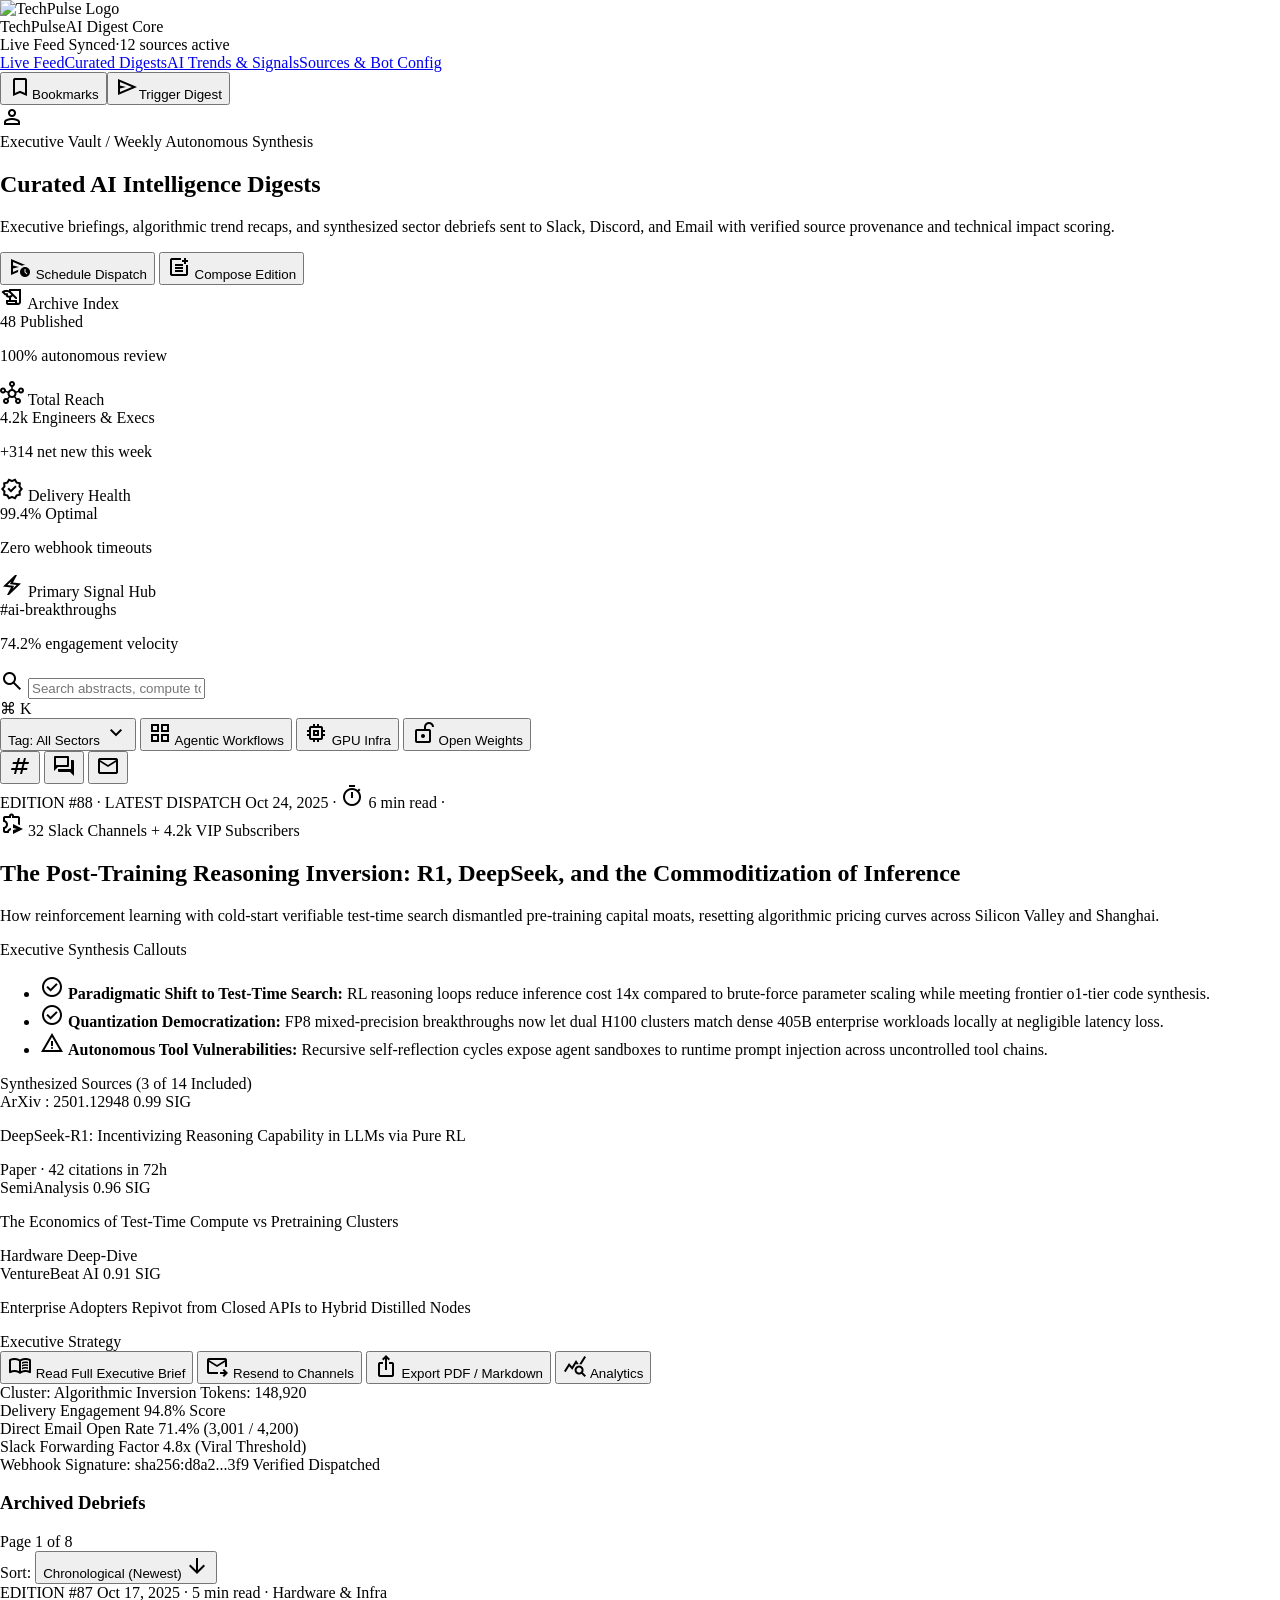
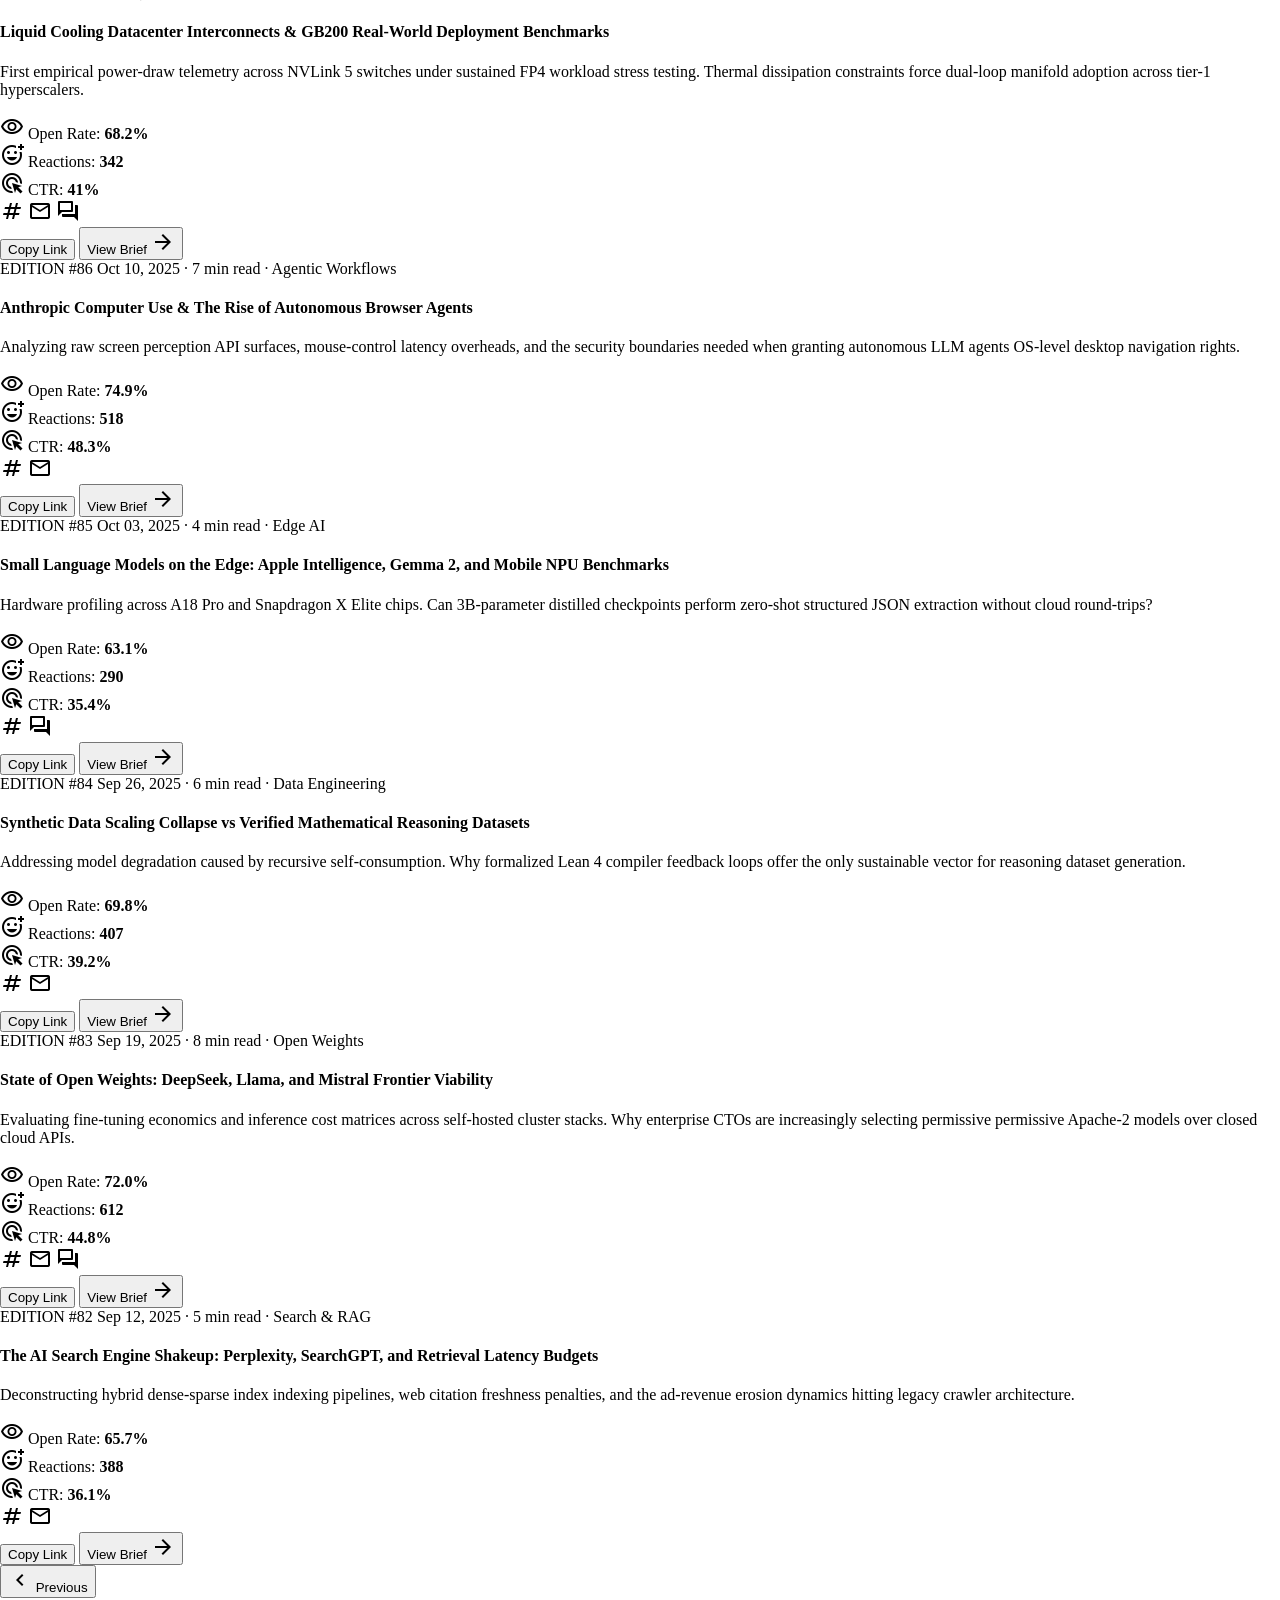
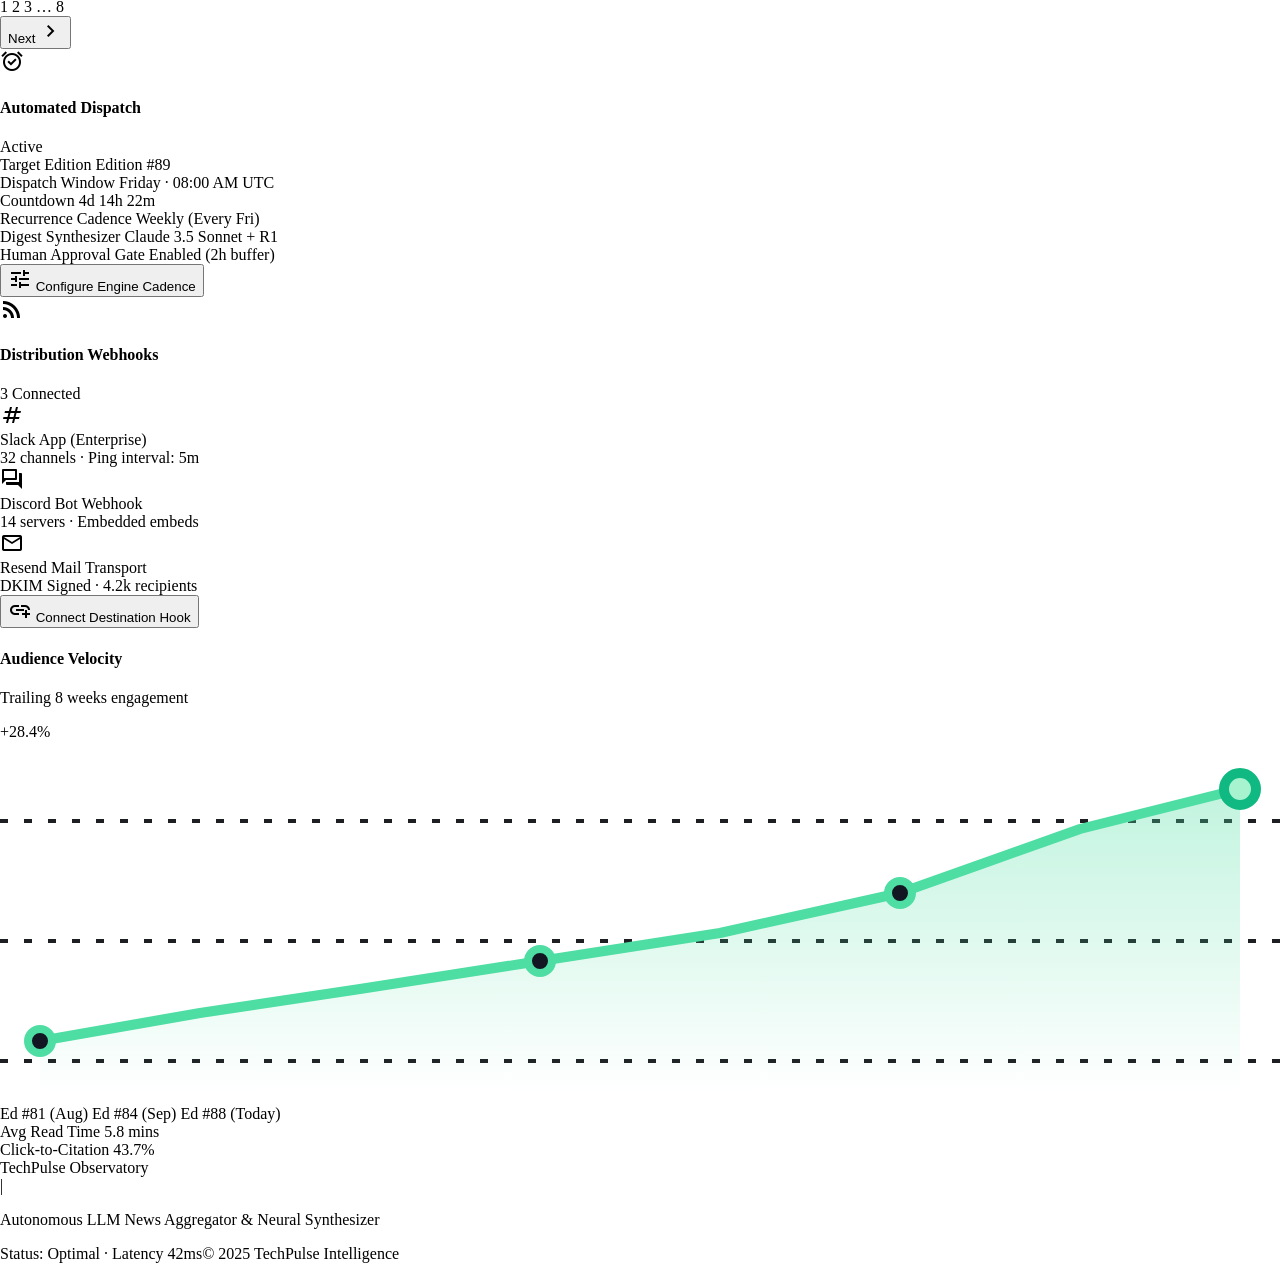
==== web/curated_digests.html @ 0c0887b4 "feat(stitch): integrate TechPulse AI Obsidian Telemetry design system and curated digests archive" ====
<!DOCTYPE html>

<html class="dark" lang="en"><head><meta charset="utf-8"/><meta content="width=device-width, initial-scale=1.0" name="viewport"/><meta content="web_standard" name="shell-type"/><link href="https://fonts.googleapis.com" rel="preconnect"/><link crossorigin="" href="https://fonts.gstatic.com" rel="preconnect"/><link href="https://fonts.googleapis.com/css2?family=JetBrains+Mono:wght@400;500;600;700&amp;family=Outfit:wght@400;500;600;700&amp;display=swap" rel="stylesheet"/><link href="https://fonts.googleapis.com/css2?family=Material+Symbols+Outlined:opsz,wght,FILL,GRAD@20..48,100..700,0..1,-50..200" rel="stylesheet"/>
<link href="https://fonts.googleapis.com/css2?family=Material+Symbols+Outlined:wght,FILL@100..700,0..1&amp;display=swap" rel="stylesheet"/>
<link href="https://fonts.googleapis.com/css2?family=Material+Symbols+Outlined:wght,FILL@100..700,0..1&amp;display=swap" rel="stylesheet"/><style>@layer base{html,body{margin:0;padding:0;}body{overscroll-behavior:none;}main>:first-child{margin-top:0!important;}main>:last-child{margin-bottom:0!important;}}::-webkit-scrollbar{display:none;}</style><script src="https://cdn.tailwindcss.com"></script><script id="tailwind-config">tailwind.config = { darkMode: "class", theme: { extend: { "colors": { "on-primary-fixed-variant": "#005236", "on-surface": "#e3e2e6", "on-secondary-fixed-variant": "#004c6e", "tertiary-fixed-dim": "#d0bcff", "tertiary": "#d0bcff", "primary-fixed-dim": "#4edea3", "surface-dim": "#121317", "surface-container": "#1e1f23", "primary-fixed": "#6ffbbe", "on-tertiary": "#3c0091", "inverse-on-surface": "#2f3034", "primary-container": "#10b981", "text-body": "#94a3b8", "accent-violet": "#8b5cf6", "on-background": "#e3e2e6", "surface-container-low": "#1a1b1f", "mint-luminescence": "#a7f3d0", "error": "#ffb4ab", "secondary": "#89ceff", "surface-highlight": "#1a2030", "surface-variant": "#343538", "on-tertiary-fixed-variant": "#5516be", "border-emerald-focus": "rgba(16, 185, 129, 0.5)", "secondary-fixed-dim": "#89ceff", "accent-amber": "#f59e0b", "error-container": "#93000a", "background": "#121317", "surface-elevated": "#121622", "surface-glass": "rgba(15, 18, 27, 0.72)", "on-error-container": "#ffdad6", "tertiary-fixed": "#e9ddff", "surface-recessed": "rgba(11, 14, 21, 0.85)", "surface-container-highest": "#343538", "surface-container-lowest": "#0d0e11", "accent-pulse": "#10b981", "tertiary-container": "#b090ff", "surface-bright": "#38393d", "surface-tint": "#4edea3", "on-primary": "#003824", "on-tertiary-container": "#4600a7", "text-display": "#f8fafc", "secondary-container": "#00a2e6", "on-secondary-fixed": "#001e2f", "text-delimiter": "#475569", "accent-cyan": "#0ea5e9", "on-secondary": "#00344d", "surface": "#121317", "on-primary-fixed": "#002113", "accent-coral": "#f87171", "surface-container-high": "#292a2d", "inverse-primary": "#006c49", "border-tactile": "rgba(255, 255, 255, 0.16)", "outline": "#86948a", "inverse-surface": "#e3e2e6", "on-tertiary-fixed": "#23005c", "border-hairline": "rgba(255, 255, 255, 0.07)", "on-secondary-container": "#00344e", "secondary-fixed": "c9e6ff", "on-surface-variant": "#bbcabf", "on-primary-container": "#00422b", "outline-variant": "#3c4a42", "text-muted": "#64748b", "primary": "#4edea3", "on-error": "#690005" }, "borderRadius": { "DEFAULT": "0.125rem", "lg": "0.25rem", "xl": "0.5rem", "full": "0.75rem" }, "spacing": { "space-sm": "0.5rem", "gutter-sm": "0.75rem", "space-lg": "1.5rem", "space-md": "1rem", "margin": "1.5rem", "margin-sm": "1rem", "space-xl": "2rem", "gutter": "1.125rem", "space-xs": "0.25rem" }, "fontFamily": { "display-hero-mobile": [ "Outfit" ], "headline-card": [ "Outfit" ], "code-signal": [ "JetBrains Mono" ], "badge-micro": [ "JetBrains Mono" ], "body-inspector": [ "Outfit" ], "headline-panel": [ "Outfit" ], "display-hero": [ "Outfit" ], "stat-metric": [ "JetBrains Mono" ], "stat-metric-mobile": [ "JetBrains Mono" ], "body-insight": [ "Outfit" ], "body-card": [ "Outfit" ], "label-caps": [ "JetBrains Mono" ] }, "fontSize": { "display-hero-mobile": [ "28px", { "lineHeight": "34px", "letterSpacing": "-0.02em", "fontWeight": "700" } ], "headline-card": [ "17px", { "lineHeight": "23px", "letterSpacing": "-0.01em", "fontWeight": "600" } ], "code-signal": [ "12px", { "lineHeight": "16px", "letterSpacing": "0.02em", "fontWeight": "500" } ], "badge-micro": [ "10px", { "lineHeight": "12px", "letterSpacing": "0.05em", "fontWeight": "600" } ], "body-inspector": [ "15px", { "lineHeight": "24px", "letterSpacing": "0", "fontWeight": "400" } ], "headline-panel": [ "22px", { "lineHeight": "28px", "letterSpacing": "-0.02em", "fontWeight": "700" } ], "display-hero": [ "36px", { "lineHeight": "44px", "letterSpacing": "-0.03em", "fontWeight": "700" } ], "stat-metric": [ "26px", { "lineHeight": "30px", "letterSpacing": "-0.03em", "fontWeight": "700" } ], "stat-metric-mobile": [ "20px", { "lineHeight": "24px", "letterSpacing": "-0.02em", "fontWeight": "700" } ], "body-insight": [ "13px", { "lineHeight": "19px", "letterSpacing": "0", "fontWeight": "500" } ], "body-card": [ "14px", { "lineHeight": "21px", "letterSpacing": "0", "fontWeight": "400" } ], "label-caps": [ "11px", { "lineHeight": "14px", "letterSpacing": "0.08em", "fontWeight": "600" } ] } } } };</script></head><body class="bg-background font-body-card text-on-surface antialiased selection:bg-primary-container selection:text-on-primary-container min-h-screen"><header class="fixed top-0 left-0 right-0 z-50 bg-surface-glass backdrop-blur-xl shadow-[0_12px_32px_-8px_rgba(0,0,0,0.7)]"><div class="h-16 w-full max-w-[1560px] mx-auto px-margin flex items-center justify-between gap-space-md"><div class="flex items-center gap-space-lg"><div class="flex items-center gap-space-sm"><img alt="TechPulse Logo" class="h-8 w-auto object-contain" src="https://lh3.googleusercontent.com/aida-public/[base64]"/><div class="flex flex-col"><span class="font-headline-card text-headline-card tracking-tight text-text-display leading-none">TechPulse</span><span class="font-label-caps text-label-caps text-primary tracking-widest leading-none mt-1 uppercase">AI Digest Core</span></div></div><div class="hidden xl:flex items-center gap-space-xs px-space-sm py-1 rounded-full bg-surface-recessed"><span class="relative flex h-2 w-2"><span class="animate-ping absolute inline-flex h-full w-full rounded-full bg-accent-pulse opacity-75"></span><span class="relative inline-flex rounded-full h-2 w-2 bg-primary"></span></span><span class="font-code-signal text-code-signal text-mint-luminescence">Live Feed Synced</span><span class="font-code-signal text-code-signal text-text-delimiter">·</span><span class="font-code-signal text-code-signal text-text-muted">12 sources active</span></div></div><nav class="hidden lg:flex items-center gap-space-xs p-1 rounded-xl bg-surface-recessed" data-active-classes="bg-primary-container text-on-primary-container font-semibold shadow-[0_0_16px_rgba(16,185,129,0.3)]"><a class="px-space-md py-1.5 rounded-lg font-headline-card text-[13px] text-on-surface-variant hover:text-on-surface hover:bg-surface-container-high transition-all" data-path="live-feed" href="/">Live Feed</a><a class="px-space-md py-1.5 rounded-lg font-headline-card text-[13px] text-on-surface-variant hover:text-on-surface hover:bg-surface-container-high transition-all" data-path="curated-digests" href="/curated-digests">Curated Digests</a><a class="px-space-md py-1.5 rounded-lg font-headline-card text-[13px] text-on-surface-variant hover:text-on-surface hover:bg-surface-container-high transition-all" data-path="ai-trends-and-signals" href="/#trends">AI Trends &amp; Signals</a><a class="px-space-md py-1.5 rounded-lg font-headline-card text-[13px] text-on-surface-variant hover:text-on-surface hover:bg-surface-container-high transition-all" data-path="sources-and-bot-config" href="/#sources">Sources &amp; Bot Config</a></nav><div class="flex items-center gap-space-sm"><div class="hidden md:flex items-center gap-space-xs"><button class="flex items-center gap-space-xs px-space-sm py-1.5 rounded-lg bg-surface-container text-on-surface-variant hover:bg-surface-container-high hover:text-on-surface transition-all" type="button"><span class="material-symbols-outlined text-[18px]">bookmark</span><span class="font-code-signal text-code-signal hidden lg:inline">Bookmarks</span></button><button class="flex items-center gap-space-xs px-space-sm py-1.5 rounded-lg bg-primary text-on-primary hover:bg-primary-fixed hover:text-on-primary-fixed shadow-[0_0_20px_rgba(16,185,129,0.25)] transition-all" type="button"><span class="material-symbols-outlined text-[18px]">send</span><span class="font-headline-card text-[13px] hidden sm:inline">Trigger Digest</span></button></div><div class="w-8 h-8 rounded-full bg-primary flex items-center justify-center"><span class="material-symbols-outlined text-on-primary text-[18px]">person</span></div></div></div></header><main class="w-full pt-16 bg-background min-h-[calc(100vh-80px)]"><div class="flex flex-col w-full">
<!-- Nav Selection Synchronization Hook -->
<script>
    document.addEventListener("DOMContentLoaded", () => {
      const navLinks = document.querySelectorAll("header nav a");
      navLinks.forEach((link) => {
        if (link.getAttribute("data-path") === "curated-digests") {
          link.className = "px-space-md py-1.5 rounded-lg font-headline-card text-[13px] bg-primary-container text-on-primary-container font-semibold shadow-[0_0_16px_rgba(16,185,129,0.3)] transition-all";
        } else {
          link.className = "px-space-md py-1.5 rounded-lg font-headline-card text-[13px] text-on-surface-variant hover:text-on-surface hover:bg-surface-container-high transition-all";
        }
      });
    });
  </script>
<!-- Canvas Lattice & Ambient Telemetry Background -->
<div class="relative w-full max-w-[1560px] mx-auto px-margin py-space-lg space-y-space-xl">
<!-- Ambient Radial Glows -->
<div class="pointer-events-none absolute -top-12 left-1/4 w-[640px] h-[340px] bg-primary/5 rounded-full blur-[140px] -z-10"></div>
<div class="pointer-events-none absolute top-1/3 right-10 w-[480px] h-[280px] bg-accent-cyan/5 rounded-full blur-[120px] -z-10"></div>
<!-- 1. Top Section - Digest Archive Header & Micro-Telemetry Strip -->
<section class="space-y-space-lg">
<div class="flex flex-col xl:flex-row xl:items-end justify-between gap-space-lg">
<div class="space-y-space-xs max-w-3xl">
<div class="flex items-center gap-space-xs">
<span class="inline-flex items-center px-2 py-0.5 rounded text-badge-micro font-badge-micro uppercase tracking-wider bg-primary/10 text-primary">
              Executive Vault
            </span>
<span class="text-text-delimiter text-code-signal font-code-signal">/</span>
<span class="text-code-signal font-code-signal text-text-muted">Weekly Autonomous Synthesis</span>
</div>
<h1 class="text-display-hero font-display-hero text-text-display tracking-tight">
            Curated AI Intelligence Digests
          </h1>
<p class="text-body-card font-body-card text-text-body max-w-2xl">
            Executive briefings, algorithmic trend recaps, and synthesized sector debriefs sent to Slack, Discord, and Email with verified source provenance and technical impact scoring.
          </p>
</div>
<!-- Global Action Suite -->
<div class="flex flex-wrap items-center gap-space-sm">
<button class="flex items-center gap-space-xs px-space-md py-2.5 rounded-lg bg-surface-container-high text-on-surface hover:bg-surface-bright transition-all shadow-sm">
<span class="material-symbols-outlined text-[18px] text-accent-cyan">schedule_send</span>
<span class="font-code-signal text-code-signal">Schedule Dispatch</span>
</button>
<button class="flex items-center gap-space-xs px-space-md py-2.5 rounded-lg bg-primary-container text-on-primary-container hover:bg-primary transition-all shadow-[0_0_24px_rgba(16,185,129,0.3)]">
<span class="material-symbols-outlined text-[18px]">post_add</span>
<span class="font-headline-card text-headline-card text-on-primary-container">Compose Edition</span>
</button>
</div>
</div>
<!-- Observatory Metrics Bar (Tabular Density) -->
<div class="grid grid-cols-2 md:grid-cols-4 gap-space-sm p-space-md rounded-xl bg-surface-recessed shadow-sm">
<div class="space-y-1 pl-space-xs">
<div class="flex items-center gap-1.5 text-text-muted text-label-caps font-label-caps uppercase">
<span class="material-symbols-outlined text-[14px] text-primary">history_edu</span>
<span>Archive Index</span>
</div>
<div class="flex items-baseline gap-2">
<span class="text-stat-metric font-stat-metric text-text-display">48</span>
<span class="text-code-signal font-code-signal text-mint-luminescence">Published</span>
</div>
<p class="text-badge-micro font-badge-micro text-text-muted">100% autonomous review</p>
</div>
<div class="space-y-1 pl-space-xs">
<div class="flex items-center gap-1.5 text-text-muted text-label-caps font-label-caps uppercase">
<span class="material-symbols-outlined text-[14px] text-accent-cyan">hub</span>
<span>Total Reach</span>
</div>
<div class="flex items-baseline gap-2">
<span class="text-stat-metric font-stat-metric text-text-display">4.2k</span>
<span class="text-code-signal font-code-signal text-secondary">Engineers &amp; Execs</span>
</div>
<p class="text-badge-micro font-badge-micro text-text-muted">+314 net new this week</p>
</div>
<div class="space-y-1 pl-space-xs">
<div class="flex items-center gap-1.5 text-text-muted text-label-caps font-label-caps uppercase">
<span class="material-symbols-outlined text-[14px] text-primary">verified</span>
<span>Delivery Health</span>
</div>
<div class="flex items-baseline gap-2">
<span class="text-stat-metric font-stat-metric text-text-display">99.4%</span>
<span class="text-code-signal font-code-signal text-primary">Optimal</span>
</div>
<p class="text-badge-micro font-badge-micro text-text-muted">Zero webhook timeouts</p>
</div>
<div class="space-y-1 pl-space-xs">
<div class="flex items-center gap-1.5 text-text-muted text-label-caps font-label-caps uppercase">
<span class="material-symbols-outlined text-[14px] text-accent-amber">electric_bolt</span>
<span>Primary Signal Hub</span>
</div>
<div class="flex items-baseline gap-2">
<span class="text-headline-panel font-headline-panel text-text-display truncate">#ai-breakthroughs</span>
</div>
<p class="text-badge-micro font-badge-micro text-text-muted">74.2% engagement velocity</p>
</div>
</div>
<!-- Real-time Filter & Command Rail -->
<div class="flex flex-col lg:flex-row items-stretch lg:items-center justify-between gap-space-sm p-space-xs rounded-xl bg-surface-container-low shadow-sm">
<!-- Search Command Well -->
<div class="relative flex-1 min-w-[280px]">
<span class="material-symbols-outlined absolute left-3 top-1/2 -translate-y-1/2 text-[18px] text-text-muted">search</span>
<input class="w-full pl-9 pr-16 py-2 rounded-lg bg-surface-recessed text-on-surface font-body-card text-body-card placeholder:text-text-muted focus:outline-none focus:ring-1 focus:ring-primary shadow-inner" placeholder="Search abstracts, compute tokens, paper titles, or models..." type="text"/>
<div class="absolute right-2.5 top-1/2 -translate-y-1/2 px-1.5 py-0.5 rounded bg-surface-container font-label-caps text-label-caps text-text-muted pointer-events-none">
            ⌘ K
          </div>
</div>
<!-- Filter Chips Rail -->
<div class="flex flex-wrap items-center gap-space-xs">
<button class="px-space-sm py-1.5 rounded-lg bg-surface-container text-primary font-code-signal text-code-signal flex items-center gap-1">
<span>Tag: All Sectors</span>
<span class="material-symbols-outlined text-[14px]">expand_more</span>
</button>
<button class="px-space-sm py-1.5 rounded-lg bg-surface-recessed hover:bg-surface-container text-on-surface-variant font-code-signal text-code-signal flex items-center gap-1 transition-all">
<span class="material-symbols-outlined text-[14px] text-accent-cyan">grid_view</span>
<span>Agentic Workflows</span>
</button>
<button class="px-space-sm py-1.5 rounded-lg bg-surface-recessed hover:bg-surface-container text-on-surface-variant font-code-signal text-code-signal flex items-center gap-1 transition-all">
<span class="material-symbols-outlined text-[14px] text-accent-amber">memory</span>
<span>GPU Infra</span>
</button>
<button class="px-space-sm py-1.5 rounded-lg bg-surface-recessed hover:bg-surface-container text-on-surface-variant font-code-signal text-code-signal flex items-center gap-1 transition-all">
<span class="material-symbols-outlined text-[14px] text-tertiary">lock_open_right</span>
<span>Open Weights</span>
</button>
<!-- Delivery Destination Switcher -->
<div class="hidden sm:flex items-center ml-2 p-1 rounded-lg bg-surface-recessed gap-0.5">
<button class="p-1.5 rounded bg-surface-container text-primary hover:text-mint-luminescence transition-all" title="Filter by Slack Dispatches">
<span class="material-symbols-outlined text-[16px]">tag</span>
</button>
<button class="p-1.5 rounded text-text-muted hover:text-on-surface transition-all" title="Filter by Discord Dispatches">
<span class="material-symbols-outlined text-[16px]">forum</span>
</button>
<button class="p-1.5 rounded text-text-muted hover:text-on-surface transition-all" title="Filter by Email Dispatches">
<span class="material-symbols-outlined text-[16px]">mail</span>
</button>
</div>
</div>
</div>
</section>
<!-- 2. Featured / Latest Edition Spotlight (Large Hero Cockpit) -->
<section class="relative rounded-xl bg-surface-elevated p-space-lg lg:p-space-xl overflow-hidden shadow-xl">
<!-- Top speculative specular highlight simulated via ambient bar -->
<div class="absolute top-0 left-0 right-0 h-1 bg-gradient-to-r from-primary/30 via-accent-cyan/30 to-primary/0"></div>
<div class="flex flex-col xl:flex-row gap-space-xl items-start justify-between">
<!-- Left Analysis Column -->
<div class="flex-1 space-y-space-md">
<div class="flex flex-wrap items-center gap-space-sm">
<span class="px-2.5 py-1 rounded bg-primary text-on-primary font-code-signal text-code-signal font-semibold shadow-[0_0_12px_rgba(16,185,129,0.4)]">
              EDITION #88 · LATEST DISPATCH
            </span>
<span class="flex items-center gap-1.5 text-code-signal font-code-signal text-mint-luminescence">
<span class="inline-block w-2 h-2 rounded-full bg-primary animate-pulse"></span>
              Oct 24, 2025
            </span>
<span class="text-text-delimiter font-code-signal text-code-signal">·</span>
<span class="text-code-signal font-code-signal text-text-muted flex items-center gap-1">
<span class="material-symbols-outlined text-[14px]">timer</span> 6 min read
            </span>
<span class="text-text-delimiter font-code-signal text-code-signal">·</span>
<div class="flex items-center gap-1.5 text-code-signal font-code-signal text-accent-cyan">
<span class="material-symbols-outlined text-[15px]">send_time_extension</span>
<span>32 Slack Channels + 4.2k VIP Subscribers</span>
</div>
</div>
<div class="space-y-space-xs">
<h2 class="text-headline-panel lg:text-display-hero font-display-hero text-text-display leading-tight">
              The Post-Training Reasoning Inversion: R1, DeepSeek, and the Commoditization of Inference
            </h2>
<p class="text-body-card font-body-card text-text-body">
              How reinforcement learning with cold-start verifiable test-time search dismantled pre-training capital moats, resetting algorithmic pricing curves across Silicon Valley and Shanghai.
            </p>
</div>
<!-- Executive Summary Pillars -->
<div class="p-space-md rounded-lg bg-surface-recessed space-y-2.5">
<div class="flex items-center gap-2">
<span class="text-label-caps font-label-caps uppercase text-primary tracking-wider">Executive Synthesis Callouts</span>
<span class="flex-1 h-px bg-surface-container-high"></span>
</div>
<ul class="space-y-2">
<li class="flex items-start gap-2.5">
<span class="material-symbols-outlined text-[16px] text-primary shrink-0 mt-0.5">check_circle</span>
<span class="text-body-card font-body-card text-on-surface">
<strong class="text-text-display font-semibold">Paradigmatic Shift to Test-Time Search:</strong> RL reasoning loops reduce inference cost 14x compared to brute-force parameter scaling while meeting frontier o1-tier code synthesis.
                </span>
</li>
<li class="flex items-start gap-2.5">
<span class="material-symbols-outlined text-[16px] text-primary shrink-0 mt-0.5">check_circle</span>
<span class="text-body-card font-body-card text-on-surface">
<strong class="text-text-display font-semibold">Quantization Democratization:</strong> FP8 mixed-precision breakthroughs now let dual H100 clusters match dense 405B enterprise workloads locally at negligible latency loss.
                </span>
</li>
<li class="flex items-start gap-2.5">
<span class="material-symbols-outlined text-[16px] text-accent-coral shrink-0 mt-0.5">warning</span>
<span class="text-body-card font-body-card text-on-surface">
<strong class="text-text-display font-semibold">Autonomous Tool Vulnerabilities:</strong> Recursive self-reflection cycles expose agent sandboxes to runtime prompt injection across uncontrolled tool chains.
                </span>
</li>
</ul>
</div>
<!-- Signal Provenance Mini Cards -->
<div class="space-y-space-xs pt-1">
<span class="text-label-caps font-label-caps uppercase text-text-muted">Synthesized Sources (3 of 14 Included)</span>
<div class="grid grid-cols-1 sm:grid-cols-3 gap-space-xs">
<div class="p-2.5 rounded-lg bg-surface-container hover:bg-surface-container-high transition-all flex flex-col justify-between space-y-2">
<div class="flex items-center justify-between">
<span class="text-badge-micro font-badge-micro uppercase px-1.5 py-0.5 rounded bg-surface-container-highest text-mint-luminescence">ArXiv : 2501.12948</span>
<span class="text-badge-micro font-badge-micro text-primary">0.99 SIG</span>
</div>
<p class="text-body-insight font-body-insight text-on-surface line-clamp-2">
                  DeepSeek-R1: Incentivizing Reasoning Capability in LLMs via Pure RL
                </p>
<span class="text-badge-micro font-badge-micro text-text-muted">Paper · 42 citations in 72h</span>
</div>
<div class="p-2.5 rounded-lg bg-surface-container hover:bg-surface-container-high transition-all flex flex-col justify-between space-y-2">
<div class="flex items-center justify-between">
<span class="text-badge-micro font-badge-micro uppercase px-1.5 py-0.5 rounded bg-surface-container-highest text-secondary">SemiAnalysis</span>
<span class="text-badge-micro font-badge-micro text-accent-cyan">0.96 SIG</span>
</div>
<p class="text-body-insight font-body-insight text-on-surface line-clamp-2">
                  The Economics of Test-Time Compute vs Pretraining Clusters
                </p>
<span class="text-badge-micro font-badge-micro text-text-muted">Hardware Deep-Dive</span>
</div>
<div class="p-2.5 rounded-lg bg-surface-container hover:bg-surface-container-high transition-all flex flex-col justify-between space-y-2">
<div class="flex items-center justify-between">
<span class="text-badge-micro font-badge-micro uppercase px-1.5 py-0.5 rounded bg-surface-container-highest text-tertiary">VentureBeat AI</span>
<span class="text-badge-micro font-badge-micro text-tertiary">0.91 SIG</span>
</div>
<p class="text-body-insight font-body-insight text-on-surface line-clamp-2">
                  Enterprise Adopters Repivot from Closed APIs to Hybrid Distilled Nodes
                </p>
<span class="text-badge-micro font-badge-micro text-text-muted">Executive Strategy</span>
</div>
</div>
</div>
<!-- Hero Action CTAs -->
<div class="flex flex-wrap items-center gap-space-sm pt-space-xs">
<button class="px-space-md py-2.5 rounded-lg bg-primary text-on-primary font-headline-card text-[14px] flex items-center gap-2 hover:bg-primary-fixed shadow-[0_0_18px_rgba(16,185,129,0.25)] transition-all">
<span class="material-symbols-outlined text-[18px]">menu_book</span>
<span>Read Full Executive Brief</span>
</button>
<button class="px-space-md py-2.5 rounded-lg bg-surface-container-high text-on-surface font-code-signal text-code-signal flex items-center gap-1.5 hover:bg-surface-bright transition-all">
<span class="material-symbols-outlined text-[18px] text-accent-cyan">forward_to_inbox</span>
<span>Resend to Channels</span>
</button>
<button class="px-space-md py-2.5 rounded-lg bg-surface-container text-on-surface font-code-signal text-code-signal flex items-center gap-1.5 hover:bg-surface-container-high transition-all">
<span class="material-symbols-outlined text-[18px]">ios_share</span>
<span>Export PDF / Markdown</span>
</button>
<button class="px-space-sm py-2.5 rounded-lg bg-surface-container text-text-muted hover:text-on-surface font-code-signal text-code-signal flex items-center gap-1 transition-all" title="View Telemetry">
<span class="material-symbols-outlined text-[18px]">query_stats</span>
<span>Analytics</span>
</button>
</div>
</div>
<!-- Right Side Visual / Edition Cover Scrim -->
<div class="w-full xl:w-[420px] shrink-0 flex flex-col gap-space-md">
<div class="relative w-full h-64 xl:h-72 rounded-xl overflow-hidden shadow-lg group">
<div class="w-full h-full bg-cover bg-center transition-transform duration-700 group-hover:scale-105" data-alt="Abstract 3D architectural render of glowing neural synaptic pathways intersecting with liquid-cooled silicon wafer server blades, deep obsidian background with sharp neon emerald and cyan fiber-optic traces, cinematic dark minimalist aesthetic, Raycast and Linear inspired telemetry dashboard visual." style="background-image: url('https://lh3.googleusercontent.com/aida-public/[base64]')"></div>
<div class="absolute inset-0 bg-gradient-to-t from-surface-elevated via-surface-elevated/40 to-transparent"></div>
<!-- Inset Badge Metadata -->
<div class="absolute bottom-3 left-3 right-3 flex items-center justify-between text-code-signal font-code-signal">
<span class="px-2 py-1 rounded bg-surface-glass text-mint-luminescence backdrop-blur-md">
                Cluster: Algorithmic Inversion
              </span>
<span class="px-2 py-1 rounded bg-surface-glass text-text-muted backdrop-blur-md">
                Tokens: 148,920
              </span>
</div>
</div>
<!-- Real-Time Engagement Telemetry Strip -->
<div class="p-space-md rounded-xl bg-surface-recessed space-y-space-xs">
<div class="flex items-center justify-between text-label-caps font-label-caps uppercase text-text-muted">
<span>Delivery Engagement</span>
<span class="text-primary font-bold">94.8% Score</span>
</div>
<div class="space-y-1">
<div class="flex justify-between text-code-signal font-code-signal">
<span class="text-text-muted">Direct Email Open Rate</span>
<span class="text-text-display font-semibold">71.4% (3,001 / 4,200)</span>
</div>
<div class="w-full h-1.5 rounded-full bg-surface-container-high overflow-hidden">
<div class="h-full bg-primary rounded-full" style="width: 71.4%"></div>
</div>
</div>
<div class="space-y-1 pt-1">
<div class="flex justify-between text-code-signal font-code-signal">
<span class="text-text-muted">Slack Forwarding Factor</span>
<span class="text-text-display font-semibold">4.8x (Viral Threshold)</span>
</div>
<div class="w-full h-1.5 rounded-full bg-surface-container-high overflow-hidden">
<div class="h-full bg-accent-cyan rounded-full" style="width: 84%"></div>
</div>
</div>
<div class="pt-2 flex items-center justify-between text-badge-micro font-badge-micro text-text-muted">
<span>Webhook Signature: sha256:d8a2...3f9</span>
<span class="text-mint-luminescence">Verified Dispatched</span>
</div>
</div>
</div>
</div>
</section>
<!-- Main Content Dual Grid: Archives vs System Cockpit -->
<div class="grid grid-cols-1 lg:grid-cols-12 gap-space-lg items-start">
<!-- 3. Chronological Editions Archive (Columns 1-8) -->
<section class="lg:col-span-8 space-y-space-md">
<div class="flex items-center justify-between">
<div class="flex items-center gap-space-xs">
<h3 class="text-headline-panel font-headline-panel text-text-display">
              Archived Debriefs
            </h3>
<span class="px-2 py-0.5 rounded-full bg-surface-container font-code-signal text-code-signal text-text-muted">
              Page 1 of 8
            </span>
</div>
<div class="flex items-center gap-space-xs text-code-signal font-code-signal text-text-muted">
<span>Sort:</span>
<button class="text-on-surface hover:text-primary transition-all flex items-center gap-0.5">
<span>Chronological (Newest)</span>
<span class="material-symbols-outlined text-[14px]">arrow_downward</span>
</button>
</div>
</div>
<div class="space-y-space-sm">
<!-- Card Edition #87 -->
<article class="p-space-md rounded-xl bg-surface-elevated hover:bg-surface-container-high transition-all shadow-md group">
<div class="flex flex-col md:flex-row md:items-start justify-between gap-space-md">
<div class="space-y-space-xs flex-1">
<div class="flex flex-wrap items-center gap-space-xs">
<span class="px-2 py-0.5 rounded font-badge-micro text-badge-micro uppercase tracking-wide bg-surface-container-highest text-secondary">
                    EDITION #87
                  </span>
<span class="text-code-signal font-code-signal text-text-muted">Oct 17, 2025</span>
<span class="text-text-delimiter">·</span>
<span class="text-code-signal font-code-signal text-text-muted">5 min read</span>
<span class="text-text-delimiter">·</span>
<span class="px-1.5 py-0.5 rounded bg-surface-recessed text-badge-micro font-badge-micro text-accent-amber">
                    Hardware &amp; Infra
                  </span>
</div>
<h4 class="text-headline-card font-headline-card text-text-display group-hover:text-primary transition-colors cursor-pointer">
                  Liquid Cooling Datacenter Interconnects &amp; GB200 Real-World Deployment Benchmarks
                </h4>
<p class="text-body-card font-body-card text-text-body line-clamp-2">
                  First empirical power-draw telemetry across NVLink 5 switches under sustained FP4 workload stress testing. Thermal dissipation constraints force dual-loop manifold adoption across tier-1 hyperscalers.
                </p>
<div class="flex flex-wrap items-center gap-space-md pt-space-xs text-code-signal font-code-signal text-text-muted">
<div class="flex items-center gap-1.5">
<span class="material-symbols-outlined text-[15px] text-primary">visibility</span>
<span>Open Rate: <strong class="text-text-display">68.2%</strong></span>
</div>
<div class="flex items-center gap-1.5">
<span class="material-symbols-outlined text-[15px] text-accent-cyan">add_reaction</span>
<span>Reactions: <strong class="text-text-display">342</strong></span>
</div>
<div class="flex items-center gap-1.5">
<span class="material-symbols-outlined text-[15px] text-accent-amber">ads_click</span>
<span>CTR: <strong class="text-text-display">41%</strong></span>
</div>
</div>
</div>
<!-- Action Rail & Badges -->
<div class="flex md:flex-col items-center md:items-end justify-between gap-space-sm shrink-0">
<div class="flex items-center gap-1">
<span class="material-symbols-outlined text-[16px] text-text-muted" title="Delivered via Slack">tag</span>
<span class="material-symbols-outlined text-[16px] text-text-muted" title="Delivered via Email">mail</span>
<span class="material-symbols-outlined text-[16px] text-text-muted" title="Delivered via Discord">forum</span>
</div>
<div class="flex items-center gap-1">
<button class="px-space-sm py-1 rounded bg-surface-container hover:bg-surface-bright text-text-body hover:text-on-surface font-code-signal text-code-signal transition-all">
                    Copy Link
                  </button>
<button class="px-space-sm py-1 rounded bg-surface-container-high hover:bg-primary-container hover:text-on-primary-container text-on-surface font-code-signal text-code-signal transition-all flex items-center gap-1">
<span>View Brief</span>
<span class="material-symbols-outlined text-[14px]">arrow_forward</span>
</button>
</div>
</div>
</div>
</article>
<!-- Card Edition #86 -->
<article class="p-space-md rounded-xl bg-surface-elevated hover:bg-surface-container-high transition-all shadow-md group">
<div class="flex flex-col md:flex-row md:items-start justify-between gap-space-md">
<div class="space-y-space-xs flex-1">
<div class="flex flex-wrap items-center gap-space-xs">
<span class="px-2 py-0.5 rounded font-badge-micro text-badge-micro uppercase tracking-wide bg-surface-container-highest text-secondary">
                    EDITION #86
                  </span>
<span class="text-code-signal font-code-signal text-text-muted">Oct 10, 2025</span>
<span class="text-text-delimiter">·</span>
<span class="text-code-signal font-code-signal text-text-muted">7 min read</span>
<span class="text-text-delimiter">·</span>
<span class="px-1.5 py-0.5 rounded bg-surface-recessed text-badge-micro font-badge-micro text-accent-cyan">
                    Agentic Workflows
                  </span>
</div>
<h4 class="text-headline-card font-headline-card text-text-display group-hover:text-primary transition-colors cursor-pointer">
                  Anthropic Computer Use &amp; The Rise of Autonomous Browser Agents
                </h4>
<p class="text-body-card font-body-card text-text-body line-clamp-2">
                  Analyzing raw screen perception API surfaces, mouse-control latency overheads, and the security boundaries needed when granting autonomous LLM agents OS-level desktop navigation rights.
                </p>
<div class="flex flex-wrap items-center gap-space-md pt-space-xs text-code-signal font-code-signal text-text-muted">
<div class="flex items-center gap-1.5">
<span class="material-symbols-outlined text-[15px] text-primary">visibility</span>
<span>Open Rate: <strong class="text-text-display">74.9%</strong></span>
</div>
<div class="flex items-center gap-1.5">
<span class="material-symbols-outlined text-[15px] text-accent-cyan">add_reaction</span>
<span>Reactions: <strong class="text-text-display">518</strong></span>
</div>
<div class="flex items-center gap-1.5">
<span class="material-symbols-outlined text-[15px] text-accent-amber">ads_click</span>
<span>CTR: <strong class="text-text-display">48.3%</strong></span>
</div>
</div>
</div>
<div class="flex md:flex-col items-center md:items-end justify-between gap-space-sm shrink-0">
<div class="flex items-center gap-1">
<span class="material-symbols-outlined text-[16px] text-text-muted">tag</span>
<span class="material-symbols-outlined text-[16px] text-text-muted">mail</span>
</div>
<div class="flex items-center gap-1">
<button class="px-space-sm py-1 rounded bg-surface-container hover:bg-surface-bright text-text-body hover:text-on-surface font-code-signal text-code-signal transition-all">
                    Copy Link
                  </button>
<button class="px-space-sm py-1 rounded bg-surface-container-high hover:bg-primary-container hover:text-on-primary-container text-on-surface font-code-signal text-code-signal transition-all flex items-center gap-1">
<span>View Brief</span>
<span class="material-symbols-outlined text-[14px]">arrow_forward</span>
</button>
</div>
</div>
</div>
</article>
<!-- Card Edition #85 -->
<article class="p-space-md rounded-xl bg-surface-elevated hover:bg-surface-container-high transition-all shadow-md group">
<div class="flex flex-col md:flex-row md:items-start justify-between gap-space-md">
<div class="space-y-space-xs flex-1">
<div class="flex flex-wrap items-center gap-space-xs">
<span class="px-2 py-0.5 rounded font-badge-micro text-badge-micro uppercase tracking-wide bg-surface-container-highest text-secondary">
                    EDITION #85
                  </span>
<span class="text-code-signal font-code-signal text-text-muted">Oct 03, 2025</span>
<span class="text-text-delimiter">·</span>
<span class="text-code-signal font-code-signal text-text-muted">4 min read</span>
<span class="text-text-delimiter">·</span>
<span class="px-1.5 py-0.5 rounded bg-surface-recessed text-badge-micro font-badge-micro text-tertiary">
                    Edge AI
                  </span>
</div>
<h4 class="text-headline-card font-headline-card text-text-display group-hover:text-primary transition-colors cursor-pointer">
                  Small Language Models on the Edge: Apple Intelligence, Gemma 2, and Mobile NPU Benchmarks
                </h4>
<p class="text-body-card font-body-card text-text-body line-clamp-2">
                  Hardware profiling across A18 Pro and Snapdragon X Elite chips. Can 3B-parameter distilled checkpoints perform zero-shot structured JSON extraction without cloud round-trips?
                </p>
<div class="flex flex-wrap items-center gap-space-md pt-space-xs text-code-signal font-code-signal text-text-muted">
<div class="flex items-center gap-1.5">
<span class="material-symbols-outlined text-[15px] text-primary">visibility</span>
<span>Open Rate: <strong class="text-text-display">63.1%</strong></span>
</div>
<div class="flex items-center gap-1.5">
<span class="material-symbols-outlined text-[15px] text-accent-cyan">add_reaction</span>
<span>Reactions: <strong class="text-text-display">290</strong></span>
</div>
<div class="flex items-center gap-1.5">
<span class="material-symbols-outlined text-[15px] text-accent-amber">ads_click</span>
<span>CTR: <strong class="text-text-display">35.4%</strong></span>
</div>
</div>
</div>
<div class="flex md:flex-col items-center md:items-end justify-between gap-space-sm shrink-0">
<div class="flex items-center gap-1">
<span class="material-symbols-outlined text-[16px] text-text-muted">tag</span>
<span class="material-symbols-outlined text-[16px] text-text-muted">forum</span>
</div>
<div class="flex items-center gap-1">
<button class="px-space-sm py-1 rounded bg-surface-container hover:bg-surface-bright text-text-body hover:text-on-surface font-code-signal text-code-signal transition-all">
                    Copy Link
                  </button>
<button class="px-space-sm py-1 rounded bg-surface-container-high hover:bg-primary-container hover:text-on-primary-container text-on-surface font-code-signal text-code-signal transition-all flex items-center gap-1">
<span>View Brief</span>
<span class="material-symbols-outlined text-[14px]">arrow_forward</span>
</button>
</div>
</div>
</div>
</article>
<!-- Card Edition #84 -->
<article class="p-space-md rounded-xl bg-surface-elevated hover:bg-surface-container-high transition-all shadow-md group">
<div class="flex flex-col md:flex-row md:items-start justify-between gap-space-md">
<div class="space-y-space-xs flex-1">
<div class="flex flex-wrap items-center gap-space-xs">
<span class="px-2 py-0.5 rounded font-badge-micro text-badge-micro uppercase tracking-wide bg-surface-container-highest text-secondary">
                    EDITION #84
                  </span>
<span class="text-code-signal font-code-signal text-text-muted">Sep 26, 2025</span>
<span class="text-text-delimiter">·</span>
<span class="text-code-signal font-code-signal text-text-muted">6 min read</span>
<span class="text-text-delimiter">·</span>
<span class="px-1.5 py-0.5 rounded bg-surface-recessed text-badge-micro font-badge-micro text-mint-luminescence">
                    Data Engineering
                  </span>
</div>
<h4 class="text-headline-card font-headline-card text-text-display group-hover:text-primary transition-colors cursor-pointer">
                  Synthetic Data Scaling Collapse vs Verified Mathematical Reasoning Datasets
                </h4>
<p class="text-body-card font-body-card text-text-body line-clamp-2">
                  Addressing model degradation caused by recursive self-consumption. Why formalized Lean 4 compiler feedback loops offer the only sustainable vector for reasoning dataset generation.
                </p>
<div class="flex flex-wrap items-center gap-space-md pt-space-xs text-code-signal font-code-signal text-text-muted">
<div class="flex items-center gap-1.5">
<span class="material-symbols-outlined text-[15px] text-primary">visibility</span>
<span>Open Rate: <strong class="text-text-display">69.8%</strong></span>
</div>
<div class="flex items-center gap-1.5">
<span class="material-symbols-outlined text-[15px] text-accent-cyan">add_reaction</span>
<span>Reactions: <strong class="text-text-display">407</strong></span>
</div>
<div class="flex items-center gap-1.5">
<span class="material-symbols-outlined text-[15px] text-accent-amber">ads_click</span>
<span>CTR: <strong class="text-text-display">39.2%</strong></span>
</div>
</div>
</div>
<div class="flex md:flex-col items-center md:items-end justify-between gap-space-sm shrink-0">
<div class="flex items-center gap-1">
<span class="material-symbols-outlined text-[16px] text-text-muted">tag</span>
<span class="material-symbols-outlined text-[16px] text-text-muted">mail</span>
</div>
<div class="flex items-center gap-1">
<button class="px-space-sm py-1 rounded bg-surface-container hover:bg-surface-bright text-text-body hover:text-on-surface font-code-signal text-code-signal transition-all">
                    Copy Link
                  </button>
<button class="px-space-sm py-1 rounded bg-surface-container-high hover:bg-primary-container hover:text-on-primary-container text-on-surface font-code-signal text-code-signal transition-all flex items-center gap-1">
<span>View Brief</span>
<span class="material-symbols-outlined text-[14px]">arrow_forward</span>
</button>
</div>
</div>
</div>
</article>
<!-- Card Edition #83 -->
<article class="p-space-md rounded-xl bg-surface-elevated hover:bg-surface-container-high transition-all shadow-md group">
<div class="flex flex-col md:flex-row md:items-start justify-between gap-space-md">
<div class="space-y-space-xs flex-1">
<div class="flex flex-wrap items-center gap-space-xs">
<span class="px-2 py-0.5 rounded font-badge-micro text-badge-micro uppercase tracking-wide bg-surface-container-highest text-secondary">
                    EDITION #83
                  </span>
<span class="text-code-signal font-code-signal text-text-muted">Sep 19, 2025</span>
<span class="text-text-delimiter">·</span>
<span class="text-code-signal font-code-signal text-text-muted">8 min read</span>
<span class="text-text-delimiter">·</span>
<span class="px-1.5 py-0.5 rounded bg-surface-recessed text-badge-micro font-badge-micro text-primary">
                    Open Weights
                  </span>
</div>
<h4 class="text-headline-card font-headline-card text-text-display group-hover:text-primary transition-colors cursor-pointer">
                  State of Open Weights: DeepSeek, Llama, and Mistral Frontier Viability
                </h4>
<p class="text-body-card font-body-card text-text-body line-clamp-2">
                  Evaluating fine-tuning economics and inference cost matrices across self-hosted cluster stacks. Why enterprise CTOs are increasingly selecting permissive permissive Apache-2 models over closed cloud APIs.
                </p>
<div class="flex flex-wrap items-center gap-space-md pt-space-xs text-code-signal font-code-signal text-text-muted">
<div class="flex items-center gap-1.5">
<span class="material-symbols-outlined text-[15px] text-primary">visibility</span>
<span>Open Rate: <strong class="text-text-display">72.0%</strong></span>
</div>
<div class="flex items-center gap-1.5">
<span class="material-symbols-outlined text-[15px] text-accent-cyan">add_reaction</span>
<span>Reactions: <strong class="text-text-display">612</strong></span>
</div>
<div class="flex items-center gap-1.5">
<span class="material-symbols-outlined text-[15px] text-accent-amber">ads_click</span>
<span>CTR: <strong class="text-text-display">44.8%</strong></span>
</div>
</div>
</div>
<div class="flex md:flex-col items-center md:items-end justify-between gap-space-sm shrink-0">
<div class="flex items-center gap-1">
<span class="material-symbols-outlined text-[16px] text-text-muted">tag</span>
<span class="material-symbols-outlined text-[16px] text-text-muted">mail</span>
<span class="material-symbols-outlined text-[16px] text-text-muted">forum</span>
</div>
<div class="flex items-center gap-1">
<button class="px-space-sm py-1 rounded bg-surface-container hover:bg-surface-bright text-text-body hover:text-on-surface font-code-signal text-code-signal transition-all">
                    Copy Link
                  </button>
<button class="px-space-sm py-1 rounded bg-surface-container-high hover:bg-primary-container hover:text-on-primary-container text-on-surface font-code-signal text-code-signal transition-all flex items-center gap-1">
<span>View Brief</span>
<span class="material-symbols-outlined text-[14px]">arrow_forward</span>
</button>
</div>
</div>
</div>
</article>
<!-- Card Edition #82 -->
<article class="p-space-md rounded-xl bg-surface-elevated hover:bg-surface-container-high transition-all shadow-md group">
<div class="flex flex-col md:flex-row md:items-start justify-between gap-space-md">
<div class="space-y-space-xs flex-1">
<div class="flex flex-wrap items-center gap-space-xs">
<span class="px-2 py-0.5 rounded font-badge-micro text-badge-micro uppercase tracking-wide bg-surface-container-highest text-secondary">
                    EDITION #82
                  </span>
<span class="text-code-signal font-code-signal text-text-muted">Sep 12, 2025</span>
<span class="text-text-delimiter">·</span>
<span class="text-code-signal font-code-signal text-text-muted">5 min read</span>
<span class="text-text-delimiter">·</span>
<span class="px-1.5 py-0.5 rounded bg-surface-recessed text-badge-micro font-badge-micro text-accent-cyan">
                    Search &amp; RAG
                  </span>
</div>
<h4 class="text-headline-card font-headline-card text-text-display group-hover:text-primary transition-colors cursor-pointer">
                  The AI Search Engine Shakeup: Perplexity, SearchGPT, and Retrieval Latency Budgets
                </h4>
<p class="text-body-card font-body-card text-text-body line-clamp-2">
                  Deconstructing hybrid dense-sparse index indexing pipelines, web citation freshness penalties, and the ad-revenue erosion dynamics hitting legacy crawler architecture.
                </p>
<div class="flex flex-wrap items-center gap-space-md pt-space-xs text-code-signal font-code-signal text-text-muted">
<div class="flex items-center gap-1.5">
<span class="material-symbols-outlined text-[15px] text-primary">visibility</span>
<span>Open Rate: <strong class="text-text-display">65.7%</strong></span>
</div>
<div class="flex items-center gap-1.5">
<span class="material-symbols-outlined text-[15px] text-accent-cyan">add_reaction</span>
<span>Reactions: <strong class="text-text-display">388</strong></span>
</div>
<div class="flex items-center gap-1.5">
<span class="material-symbols-outlined text-[15px] text-accent-amber">ads_click</span>
<span>CTR: <strong class="text-text-display">36.1%</strong></span>
</div>
</div>
</div>
<div class="flex md:flex-col items-center md:items-end justify-between gap-space-sm shrink-0">
<div class="flex items-center gap-1">
<span class="material-symbols-outlined text-[16px] text-text-muted">tag</span>
<span class="material-symbols-outlined text-[16px] text-text-muted">mail</span>
</div>
<div class="flex items-center gap-1">
<button class="px-space-sm py-1 rounded bg-surface-container hover:bg-surface-bright text-text-body hover:text-on-surface font-code-signal text-code-signal transition-all">
                    Copy Link
                  </button>
<button class="px-space-sm py-1 rounded bg-surface-container-high hover:bg-primary-container hover:text-on-primary-container text-on-surface font-code-signal text-code-signal transition-all flex items-center gap-1">
<span>View Brief</span>
<span class="material-symbols-outlined text-[14px]">arrow_forward</span>
</button>
</div>
</div>
</div>
</article>
</div>
<!-- Pagination Bar -->
<div class="flex items-center justify-between p-space-sm rounded-xl bg-surface-recessed text-code-signal font-code-signal">
<button class="px-3 py-1.5 rounded-lg bg-surface-container text-text-muted hover:text-on-surface transition-all flex items-center gap-1">
<span class="material-symbols-outlined text-[16px]">chevron_left</span>
<span>Previous</span>
</button>
<div class="flex items-center gap-1">
<span class="px-2.5 py-1 rounded bg-primary-container text-on-primary-container font-semibold">1</span>
<span class="px-2.5 py-1 rounded hover:bg-surface-container text-text-muted cursor-pointer transition-colors">2</span>
<span class="px-2.5 py-1 rounded hover:bg-surface-container text-text-muted cursor-pointer transition-colors">3</span>
<span class="text-text-muted px-1">…</span>
<span class="px-2.5 py-1 rounded hover:bg-surface-container text-text-muted cursor-pointer transition-colors">8</span>
</div>
<button class="px-3 py-1.5 rounded-lg bg-surface-container text-on-surface hover:text-primary transition-all flex items-center gap-1">
<span>Next</span>
<span class="material-symbols-outlined text-[16px]">chevron_right</span>
</button>
</div>
</section>
<!-- 4. Right Sidebar / Management Panel (Columns 9-12) -->
<aside class="lg:col-span-4 space-y-space-md">
<!-- Automated Dispatch Schedule -->
<div class="p-space-md rounded-xl bg-surface-elevated shadow-md space-y-space-sm">
<div class="flex items-center justify-between">
<div class="flex items-center gap-2">
<span class="material-symbols-outlined text-primary text-[20px]">alarm_on</span>
<h4 class="text-headline-card font-headline-card text-text-display">
                Automated Dispatch
              </h4>
</div>
<span class="px-1.5 py-0.5 rounded bg-primary/10 text-primary text-badge-micro font-badge-micro">
              Active
            </span>
</div>
<!-- Schedule Flight Card -->
<div class="p-space-sm rounded-lg bg-surface-recessed space-y-2">
<div class="flex items-center justify-between text-code-signal font-code-signal">
<span class="text-text-muted">Target Edition</span>
<span class="text-text-display font-semibold">Edition #89</span>
</div>
<div class="flex items-center justify-between text-code-signal font-code-signal">
<span class="text-text-muted">Dispatch Window</span>
<span class="text-mint-luminescence font-semibold">Friday · 08:00 AM UTC</span>
</div>
<div class="flex items-center justify-between text-code-signal font-code-signal">
<span class="text-text-muted">Countdown</span>
<span class="text-accent-cyan font-semibold">4d 14h 22m</span>
</div>
<div class="w-full h-1 bg-surface-container-high rounded-full overflow-hidden mt-1">
<div class="h-full bg-accent-cyan rounded-full" style="width: 42%"></div>
</div>
</div>
<div class="space-y-1.5 text-body-card font-body-card text-text-body text-[13px]">
<div class="flex items-center justify-between py-1 border-b border-surface-container-high">
<span>Recurrence Cadence</span>
<span class="text-text-display font-code-signal">Weekly (Every Fri)</span>
</div>
<div class="flex items-center justify-between py-1 border-b border-surface-container-high">
<span>Digest Synthesizer</span>
<span class="text-text-display font-code-signal">Claude 3.5 Sonnet + R1</span>
</div>
<div class="flex items-center justify-between py-1">
<span>Human Approval Gate</span>
<span class="text-mint-luminescence font-code-signal">Enabled (2h buffer)</span>
</div>
</div>
<button class="w-full py-2 rounded-lg bg-surface-container hover:bg-surface-bright text-text-display font-code-signal text-code-signal transition-all flex items-center justify-center gap-1.5">
<span class="material-symbols-outlined text-[16px]">tune</span>
<span>Configure Engine Cadence</span>
</button>
</div>
<!-- Distribution Channels & Webhook Status -->
<div class="p-space-md rounded-xl bg-surface-elevated shadow-md space-y-space-sm">
<div class="flex items-center justify-between">
<div class="flex items-center gap-2">
<span class="material-symbols-outlined text-accent-cyan text-[20px]">rss_feed</span>
<h4 class="text-headline-card font-headline-card text-text-display">
                Distribution Webhooks
              </h4>
</div>
<span class="text-badge-micro font-badge-micro text-text-muted">3 Connected</span>
</div>
<!-- Channel List -->
<div class="space-y-space-xs">
<!-- Slack -->
<div class="p-2.5 rounded-lg bg-surface-recessed flex items-center justify-between">
<div class="flex items-center gap-2.5">
<div class="w-7 h-7 rounded bg-surface-container flex items-center justify-center text-primary">
<span class="material-symbols-outlined text-[18px]">tag</span>
</div>
<div>
<div class="text-headline-card text-[14px] font-semibold text-text-display leading-tight">Slack App (Enterprise)</div>
<div class="text-badge-micro font-badge-micro text-text-muted">32 channels · Ping interval: 5m</div>
</div>
</div>
<span class="w-2 h-2 rounded-full bg-primary" title="Live and Connected"></span>
</div>
<!-- Discord -->
<div class="p-2.5 rounded-lg bg-surface-recessed flex items-center justify-between">
<div class="flex items-center gap-2.5">
<div class="w-7 h-7 rounded bg-surface-container flex items-center justify-center text-accent-violet">
<span class="material-symbols-outlined text-[18px]">forum</span>
</div>
<div>
<div class="text-headline-card text-[14px] font-semibold text-text-display leading-tight">Discord Bot Webhook</div>
<div class="text-badge-micro font-badge-micro text-text-muted">14 servers · Embedded embeds</div>
</div>
</div>
<span class="w-2 h-2 rounded-full bg-primary" title="Live and Connected"></span>
</div>
<!-- Resend API -->
<div class="p-2.5 rounded-lg bg-surface-recessed flex items-center justify-between">
<div class="flex items-center gap-2.5">
<div class="w-7 h-7 rounded bg-surface-container flex items-center justify-center text-secondary">
<span class="material-symbols-outlined text-[18px]">mail</span>
</div>
<div>
<div class="text-headline-card text-[14px] font-semibold text-text-display leading-tight">Resend Mail Transport</div>
<div class="text-badge-micro font-badge-micro text-text-muted">DKIM Signed · 4.2k recipients</div>
</div>
</div>
<span class="w-2 h-2 rounded-full bg-primary" title="Live and Connected"></span>
</div>
</div>
<button class="w-full py-2 rounded-lg bg-surface-container hover:bg-surface-bright text-text-body hover:text-on-surface font-code-signal text-code-signal transition-all flex items-center justify-center gap-1.5">
<span class="material-symbols-outlined text-[16px]">add_link</span>
<span>Connect Destination Hook</span>
</button>
</div>
<!-- Subscriber Growth & Open Velocity Sparkline Card -->
<div class="p-space-md rounded-xl bg-surface-elevated shadow-md space-y-space-sm">
<div class="flex items-center justify-between">
<div>
<h4 class="text-headline-card font-headline-card text-text-display">
                Audience Velocity
              </h4>
<p class="text-badge-micro font-badge-micro text-text-muted">Trailing 8 weeks engagement</p>
</div>
<span class="text-stat-metric font-stat-metric text-primary text-[20px]">+28.4%</span>
</div>
<!-- Inline SVG Visual Telemetry Sparkline (under 2KB) -->
<div class="p-space-xs rounded-lg bg-surface-recessed">
<svg class="w-full h-24 overflow-visible" fill="none" viewbox="0 0 320 90" xmlns="http://www.w3.org/2000/svg">
<defs>
<lineargradient id="velocityGrad" x1="0" x2="0" y1="0" y2="1">
<stop offset="0%" stop-color="#4edea3" stop-opacity="0.35"></stop>
<stop offset="100%" stop-color="#4edea3" stop-opacity="0.0"></stop>
</lineargradient>
</defs>
<!-- Subtle Horizontal Reference lines -->
<line stroke="#1e1f23" stroke-dasharray="2 4" stroke-width="1" x1="0" x2="320" y1="20" y2="20"></line>
<line stroke="#1e1f23" stroke-dasharray="2 4" stroke-width="1" x1="0" x2="320" y1="50" y2="50"></line>
<line stroke="#1e1f23" stroke-dasharray="2 4" stroke-width="1" x1="0" x2="320" y1="80" y2="80"></line>
<!-- Area fill -->
<polygon fill="url(#velocityGrad)" points="10,75 50,68 90,62 135,55 180,48 225,38 270,22 310,12 310,88 10,88"></polygon>
<!-- Trajectory Line -->
<polyline fill="none" points="10,75 50,68 90,62 135,55 180,48 225,38 270,22 310,12" stroke="#4edea3" stroke-linecap="round" stroke-linejoin="round" stroke-width="2.5"></polyline>
<!-- High-Water Metric Points -->
<circle cx="10" cy="75" fill="#121622" r="3" stroke="#4edea3" stroke-width="2"></circle>
<circle cx="135" cy="55" fill="#121622" r="3" stroke="#4edea3" stroke-width="2"></circle>
<circle cx="225" cy="38" fill="#121622" r="3" stroke="#4edea3" stroke-width="2"></circle>
<circle cx="310" cy="12" fill="#a7f3d0" r="4" stroke="#10b981" stroke-width="2.5"></circle>
</svg>
<div class="flex items-center justify-between text-badge-micro font-badge-micro text-text-muted pt-1 px-1">
<span>Ed #81 (Aug)</span>
<span>Ed #84 (Sep)</span>
<span>Ed #88 (Today)</span>
</div>
</div>
<div class="grid grid-cols-2 gap-space-xs text-code-signal font-code-signal">
<div class="p-2 rounded bg-surface-container">
<span class="text-badge-micro text-text-muted block">Avg Read Time</span>
<span class="text-text-display font-semibold">5.8 mins</span>
</div>
<div class="p-2 rounded bg-surface-container">
<span class="text-badge-micro text-text-muted block">Click-to-Citation</span>
<span class="text-text-display font-semibold">43.7%</span>
</div>
</div>
</div>
</aside>
</div>
</div>
</div></main><footer class="w-full bg-surface-container-lowest py-space-lg"><div class="max-w-[1560px] mx-auto px-margin flex flex-col md:flex-row items-center justify-between gap-space-md"><div class="flex items-center gap-space-md"><div class="flex items-center gap-space-xs"><span class="h-2 w-2 rounded-full bg-primary"></span><span class="font-headline-card text-headline-card text-text-display">TechPulse Observatory</span></div><span class="text-text-delimiter hidden md:inline">|</span><p class="font-code-signal text-code-signal text-text-muted">Autonomous LLM News Aggregator &amp; Neural Synthesizer</p></div><div class="flex items-center gap-space-lg"><span class="font-badge-micro text-badge-micro uppercase tracking-wider text-outline">Status: Optimal · Latency 42ms</span><span class="font-code-signal text-code-signal text-text-muted">© 2025 TechPulse Intelligence</span></div></div></footer></body></html>
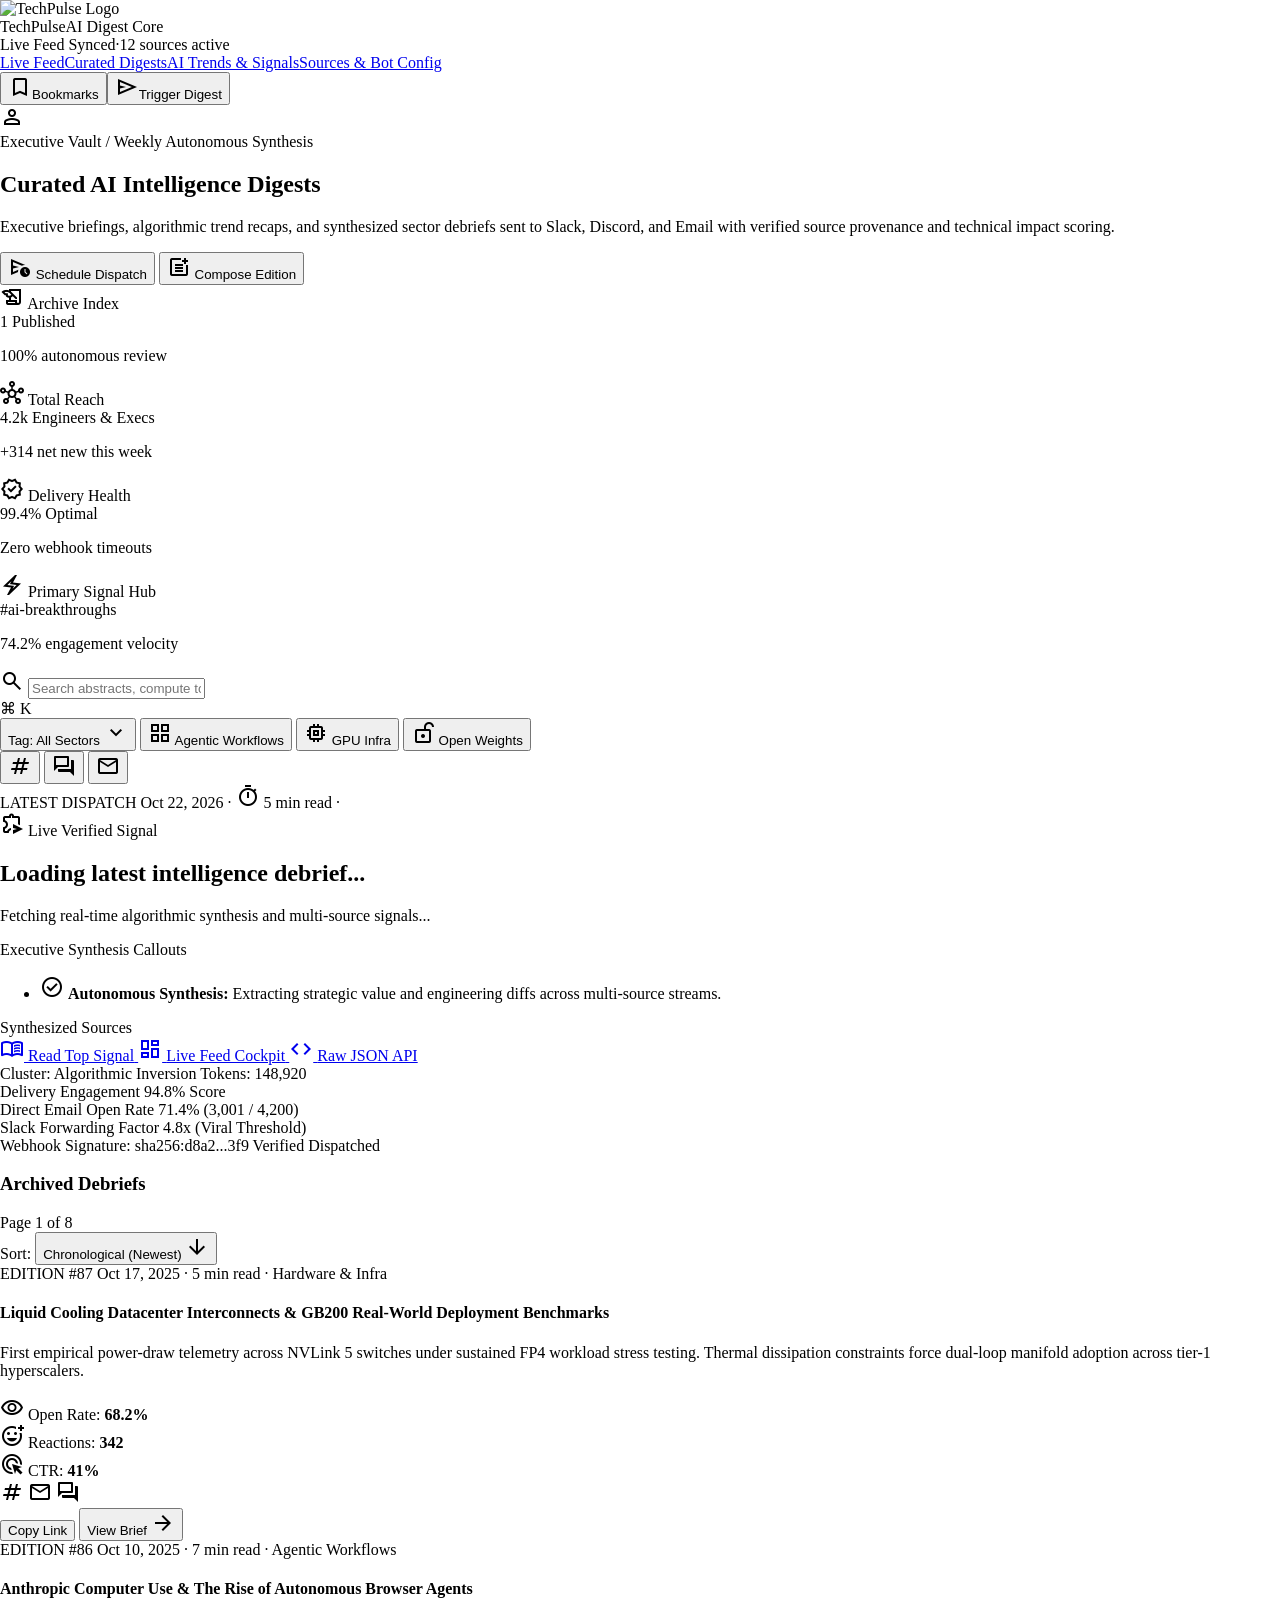
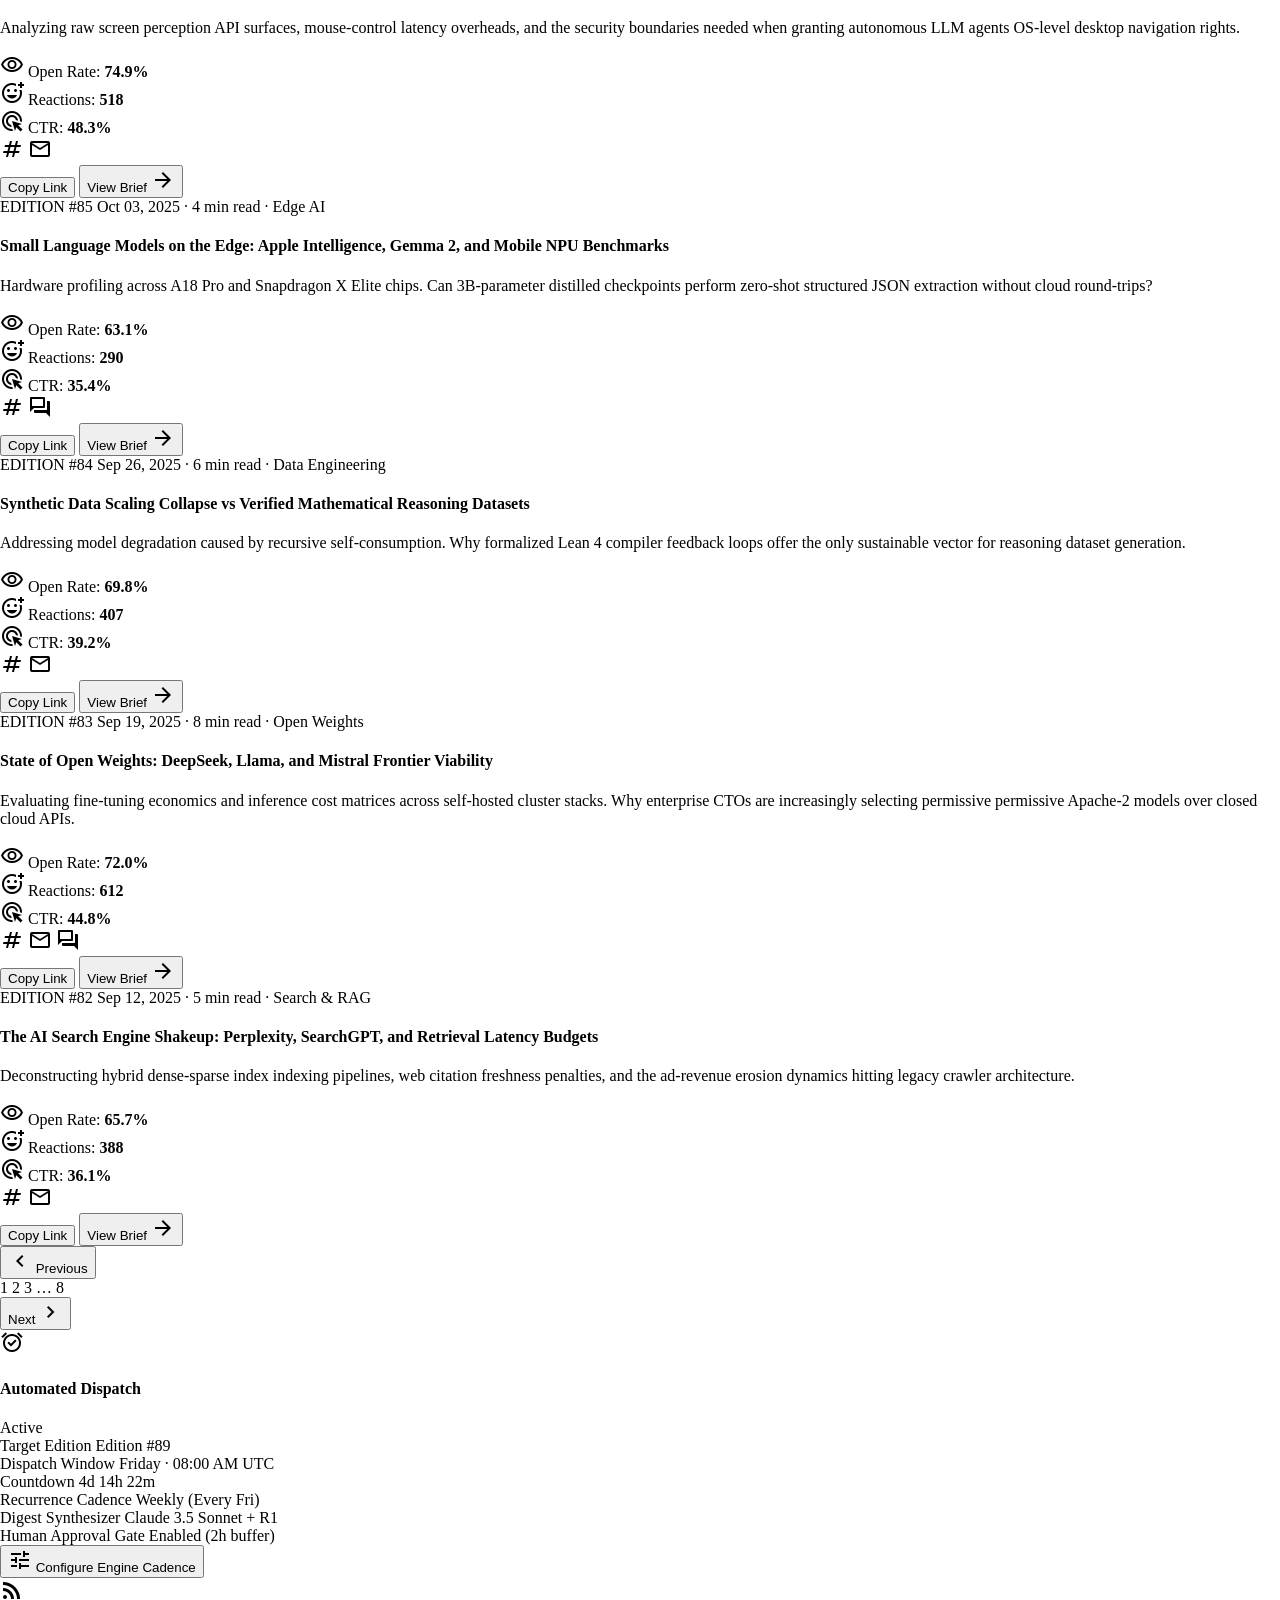
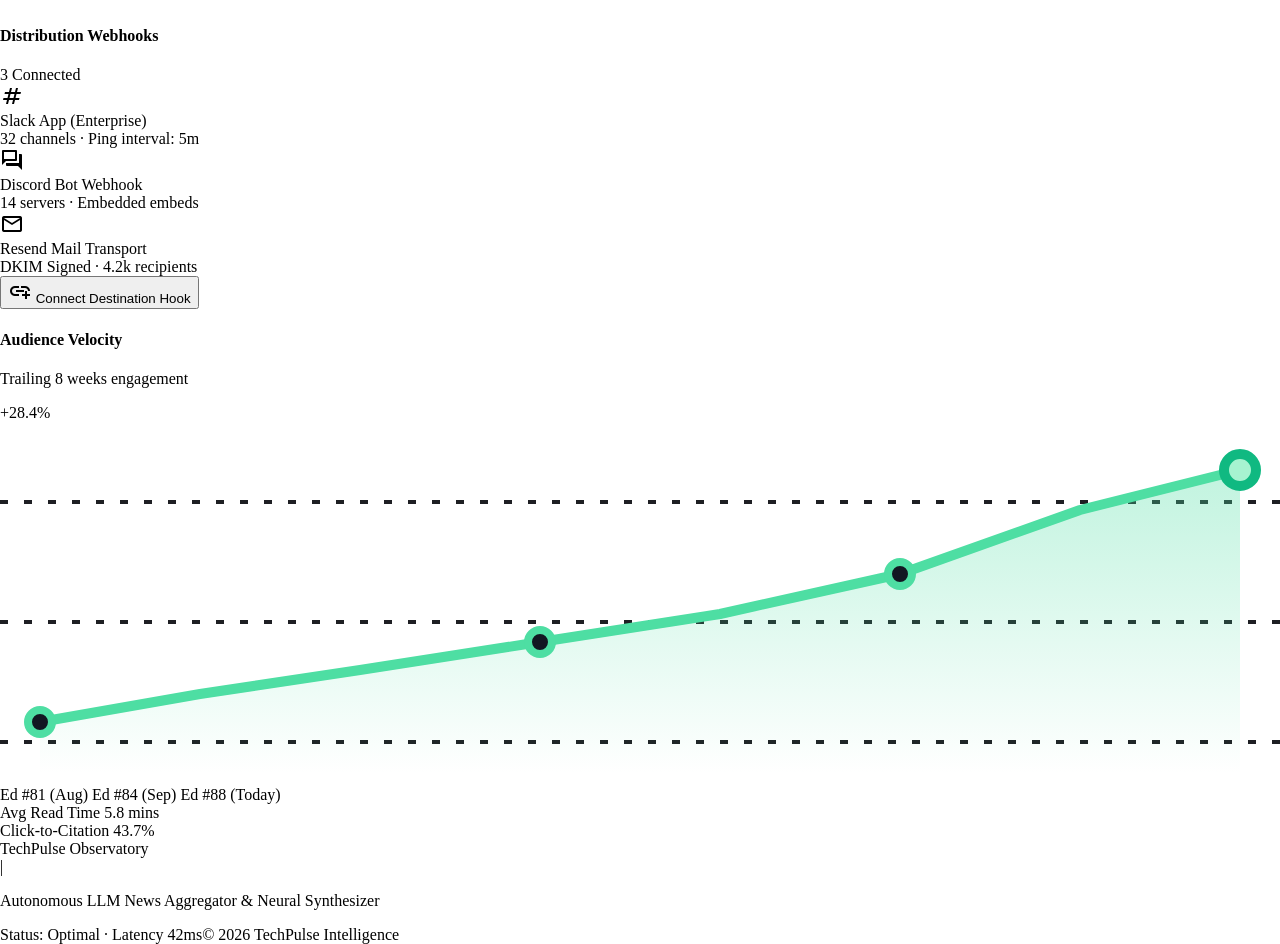
==== commit 74cafcbc: "fix(curated-digests): dynamically hydrate spotlight and debriefs from live API data" ====
--- a/web/curated_digests.html
+++ b/web/curated_digests.html
@@ -59,7 +59,7 @@
 <span>Archive Index</span>
 </div>
 <div class="flex items-baseline gap-2">
-<span class="text-stat-metric font-stat-metric text-text-display">48</span>
+<span id="metric-archive-count" class="text-stat-metric font-stat-metric text-text-display">1</span>
 <span class="text-code-signal font-code-signal text-mint-luminescence">Published</span>
 </div>
 <p class="text-badge-micro font-badge-micro text-text-muted">100% autonomous review</p>
@@ -148,29 +148,29 @@
 <!-- Left Analysis Column -->
 <div class="flex-1 space-y-space-md">
 <div class="flex flex-wrap items-center gap-space-sm">
-<span class="px-2.5 py-1 rounded bg-primary text-on-primary font-code-signal text-code-signal font-semibold shadow-[0_0_12px_rgba(16,185,129,0.4)]">
-              EDITION #88 · LATEST DISPATCH
+<span id="spotlight-edition" class="px-2.5 py-1 rounded bg-primary text-on-primary font-code-signal text-code-signal font-semibold shadow-[0_0_12px_rgba(16,185,129,0.4)]">
+              LATEST DISPATCH
             </span>
 <span class="flex items-center gap-1.5 text-code-signal font-code-signal text-mint-luminescence">
 <span class="inline-block w-2 h-2 rounded-full bg-primary animate-pulse"></span>
-              Oct 24, 2025
+              <span id="spotlight-date">Oct 22, 2026</span>
             </span>
 <span class="text-text-delimiter font-code-signal text-code-signal">·</span>
 <span class="text-code-signal font-code-signal text-text-muted flex items-center gap-1">
-<span class="material-symbols-outlined text-[14px]">timer</span> 6 min read
+<span class="material-symbols-outlined text-[14px]">timer</span> <span id="spotlight-readtime">5 min read</span>
             </span>
 <span class="text-text-delimiter font-code-signal text-code-signal">·</span>
 <div class="flex items-center gap-1.5 text-code-signal font-code-signal text-accent-cyan">
 <span class="material-symbols-outlined text-[15px]">send_time_extension</span>
-<span>32 Slack Channels + 4.2k VIP Subscribers</span>
+<span id="spotlight-stats">Live Verified Signal</span>
 </div>
 </div>
 <div class="space-y-space-xs">
-<h2 class="text-headline-panel lg:text-display-hero font-display-hero text-text-display leading-tight">
-              The Post-Training Reasoning Inversion: R1, DeepSeek, and the Commoditization of Inference
+<h2 id="spotlight-title" class="text-headline-panel lg:text-display-hero font-display-hero text-text-display leading-tight">
+              Loading latest intelligence debrief...
             </h2>
-<p class="text-body-card font-body-card text-text-body">
-              How reinforcement learning with cold-start verifiable test-time search dismantled pre-training capital moats, resetting algorithmic pricing curves across Silicon Valley and Shanghai.
+<p id="spotlight-desc" class="text-body-card font-body-card text-text-body">
+              Fetching real-time algorithmic synthesis and multi-source signals...
             </p>
 </div>
 <!-- Executive Summary Pillars -->
@@ -179,81 +179,36 @@
 <span class="text-label-caps font-label-caps uppercase text-primary tracking-wider">Executive Synthesis Callouts</span>
 <span class="flex-1 h-px bg-surface-container-high"></span>
 </div>
-<ul class="space-y-2">
+<ul id="spotlight-callouts" class="space-y-2">
 <li class="flex items-start gap-2.5">
 <span class="material-symbols-outlined text-[16px] text-primary shrink-0 mt-0.5">check_circle</span>
 <span class="text-body-card font-body-card text-on-surface">
-<strong class="text-text-display font-semibold">Paradigmatic Shift to Test-Time Search:</strong> RL reasoning loops reduce inference cost 14x compared to brute-force parameter scaling while meeting frontier o1-tier code synthesis.
-                </span>
-</li>
-<li class="flex items-start gap-2.5">
-<span class="material-symbols-outlined text-[16px] text-primary shrink-0 mt-0.5">check_circle</span>
-<span class="text-body-card font-body-card text-on-surface">
-<strong class="text-text-display font-semibold">Quantization Democratization:</strong> FP8 mixed-precision breakthroughs now let dual H100 clusters match dense 405B enterprise workloads locally at negligible latency loss.
-                </span>
-</li>
-<li class="flex items-start gap-2.5">
-<span class="material-symbols-outlined text-[16px] text-accent-coral shrink-0 mt-0.5">warning</span>
-<span class="text-body-card font-body-card text-on-surface">
-<strong class="text-text-display font-semibold">Autonomous Tool Vulnerabilities:</strong> Recursive self-reflection cycles expose agent sandboxes to runtime prompt injection across uncontrolled tool chains.
-                </span>
+<strong class="text-text-display font-semibold">Autonomous Synthesis:</strong> Extracting strategic value and engineering diffs across multi-source streams.
+</span>
 </li>
 </ul>
 </div>
 <!-- Signal Provenance Mini Cards -->
 <div class="space-y-space-xs pt-1">
-<span class="text-label-caps font-label-caps uppercase text-text-muted">Synthesized Sources (3 of 14 Included)</span>
-<div class="grid grid-cols-1 sm:grid-cols-3 gap-space-xs">
-<div class="p-2.5 rounded-lg bg-surface-container hover:bg-surface-container-high transition-all flex flex-col justify-between space-y-2">
-<div class="flex items-center justify-between">
-<span class="text-badge-micro font-badge-micro uppercase px-1.5 py-0.5 rounded bg-surface-container-highest text-mint-luminescence">ArXiv : 2501.12948</span>
-<span class="text-badge-micro font-badge-micro text-primary">0.99 SIG</span>
-</div>
-<p class="text-body-insight font-body-insight text-on-surface line-clamp-2">
-                  DeepSeek-R1: Incentivizing Reasoning Capability in LLMs via Pure RL
-                </p>
-<span class="text-badge-micro font-badge-micro text-text-muted">Paper · 42 citations in 72h</span>
-</div>
-<div class="p-2.5 rounded-lg bg-surface-container hover:bg-surface-container-high transition-all flex flex-col justify-between space-y-2">
-<div class="flex items-center justify-between">
-<span class="text-badge-micro font-badge-micro uppercase px-1.5 py-0.5 rounded bg-surface-container-highest text-secondary">SemiAnalysis</span>
-<span class="text-badge-micro font-badge-micro text-accent-cyan">0.96 SIG</span>
-</div>
-<p class="text-body-insight font-body-insight text-on-surface line-clamp-2">
-                  The Economics of Test-Time Compute vs Pretraining Clusters
-                </p>
-<span class="text-badge-micro font-badge-micro text-text-muted">Hardware Deep-Dive</span>
-</div>
-<div class="p-2.5 rounded-lg bg-surface-container hover:bg-surface-container-high transition-all flex flex-col justify-between space-y-2">
-<div class="flex items-center justify-between">
-<span class="text-badge-micro font-badge-micro uppercase px-1.5 py-0.5 rounded bg-surface-container-highest text-tertiary">VentureBeat AI</span>
-<span class="text-badge-micro font-badge-micro text-tertiary">0.91 SIG</span>
-</div>
-<p class="text-body-insight font-body-insight text-on-surface line-clamp-2">
-                  Enterprise Adopters Repivot from Closed APIs to Hybrid Distilled Nodes
-                </p>
-<span class="text-badge-micro font-badge-micro text-text-muted">Executive Strategy</span>
-</div>
+<span class="text-label-caps font-label-caps uppercase text-text-muted">Synthesized Sources</span>
+<div id="spotlight-sources" class="grid grid-cols-1 sm:grid-cols-3 gap-space-xs">
+<!-- Dynamic source pills will be injected here -->
 </div>
 </div>
 <!-- Hero Action CTAs -->
 <div class="flex flex-wrap items-center gap-space-sm pt-space-xs">
-<button class="px-space-md py-2.5 rounded-lg bg-primary text-on-primary font-headline-card text-[14px] flex items-center gap-2 hover:bg-primary-fixed shadow-[0_0_18px_rgba(16,185,129,0.25)] transition-all">
+<a id="spotlight-read-btn" target="_blank" href="/" class="px-space-md py-2.5 rounded-lg bg-primary text-on-primary font-headline-card text-[14px] flex items-center gap-2 hover:bg-primary-fixed shadow-[0_0_18px_rgba(16,185,129,0.25)] transition-all">
 <span class="material-symbols-outlined text-[18px]">menu_book</span>
-<span>Read Full Executive Brief</span>
-</button>
-<button class="px-space-md py-2.5 rounded-lg bg-surface-container-high text-on-surface font-code-signal text-code-signal flex items-center gap-1.5 hover:bg-surface-bright transition-all">
-<span class="material-symbols-outlined text-[18px] text-accent-cyan">forward_to_inbox</span>
-<span>Resend to Channels</span>
-</button>
-<button class="px-space-md py-2.5 rounded-lg bg-surface-container text-on-surface font-code-signal text-code-signal flex items-center gap-1.5 hover:bg-surface-container-high transition-all">
-<span class="material-symbols-outlined text-[18px]">ios_share</span>
-<span>Export PDF / Markdown</span>
-</button>
-<button class="px-space-sm py-2.5 rounded-lg bg-surface-container text-text-muted hover:text-on-surface font-code-signal text-code-signal flex items-center gap-1 transition-all" title="View Telemetry">
-<span class="material-symbols-outlined text-[18px]">query_stats</span>
-<span>Analytics</span>
-</button>
+<span>Read Top Signal</span>
+</a>
+<a href="/" class="px-space-md py-2.5 rounded-lg bg-surface-container-high text-on-surface font-code-signal text-code-signal flex items-center gap-1.5 hover:bg-surface-bright transition-all">
+<span class="material-symbols-outlined text-[18px] text-accent-cyan">dashboard</span>
+<span>Live Feed Cockpit</span>
+</a>
+<a href="/api/digest/latest" target="_blank" class="px-space-md py-2.5 rounded-lg bg-surface-container text-on-surface font-code-signal text-code-signal flex items-center gap-1.5 hover:bg-surface-container-high transition-all">
+<span class="material-symbols-outlined text-[18px]">code</span>
+<span>Raw JSON API</span>
+</a>
 </div>
 </div>
 <!-- Right Side Visual / Edition Cover Scrim -->
@@ -324,7 +279,7 @@
 </button>
 </div>
 </div>
-<div class="space-y-space-sm">
+<div id="debriefs-list" class="space-y-space-sm">
 <!-- Card Edition #87 -->
 <article class="p-space-md rounded-xl bg-surface-elevated hover:bg-surface-container-high transition-all shadow-md group">
 <div class="flex flex-col md:flex-row md:items-start justify-between gap-space-md">
@@ -836,4 +791,136 @@
 </aside>
 </div>
 </div>
-</div></main><footer class="w-full bg-surface-container-lowest py-space-lg"><div class="max-w-[1560px] mx-auto px-margin flex flex-col md:flex-row items-center justify-between gap-space-md"><div class="flex items-center gap-space-md"><div class="flex items-center gap-space-xs"><span class="h-2 w-2 rounded-full bg-primary"></span><span class="font-headline-card text-headline-card text-text-display">TechPulse Observatory</span></div><span class="text-text-delimiter hidden md:inline">|</span><p class="font-code-signal text-code-signal text-text-muted">Autonomous LLM News Aggregator &amp; Neural Synthesizer</p></div><div class="flex items-center gap-space-lg"><span class="font-badge-micro text-badge-micro uppercase tracking-wider text-outline">Status: Optimal · Latency 42ms</span><span class="font-code-signal text-code-signal text-text-muted">© 2025 TechPulse Intelligence</span></div></div></footer></body></html>+</div></main><footer class="w-full bg-surface-container-lowest py-space-lg"><div class="max-w-[1560px] mx-auto px-margin flex flex-col md:flex-row items-center justify-between gap-space-md"><div class="flex items-center gap-space-md"><div class="flex items-center gap-space-xs"><span class="h-2 w-2 rounded-full bg-primary"></span><span class="font-headline-card text-headline-card text-text-display">TechPulse Observatory</span></div><span class="text-text-delimiter hidden md:inline">|</span><p class="font-code-signal text-code-signal text-text-muted">Autonomous LLM News Aggregator &amp; Neural Synthesizer</p></div><div class="flex items-center gap-space-lg"><span class="font-badge-micro text-badge-micro uppercase tracking-wider text-outline">Status: Optimal · Latency 42ms</span><span class="font-code-signal text-code-signal text-text-muted">© 2026 TechPulse Intelligence</span></div></div></footer>
+<script>
+document.addEventListener("DOMContentLoaded", async () => {
+  try {
+    // 1. Fetch live latest digest from API
+    const resLatest = await fetch('/api/digest/latest');
+    if (resLatest.ok) {
+      const digest = await resLatest.json();
+      const digestDate = digest.date || '2026-10-22';
+
+      // Format human-readable date
+      const d = new Date(digestDate + 'T00:00:00Z');
+      const formattedDate = isNaN(d.getTime()) ? digestDate : d.toLocaleDateString('en-US', { month: 'short', day: 'numeric', year: 'numeric' });
+
+      const dateEl = document.getElementById('spotlight-date');
+      if (dateEl) dateEl.textContent = formattedDate;
+
+      const editionEl = document.getElementById('spotlight-edition');
+      if (editionEl) editionEl.textContent = 'EDITION #' + (digest.id || '89') + ' · LATEST DISPATCH';
+
+      const items = digest.items || [];
+      if (items.length > 0) {
+        // Find top Must Read or highest conviction item
+        const topItem = items.find(i => i.category === 'Must Read') || items[0];
+
+        const titleEl = document.getElementById('spotlight-title');
+        if (titleEl) titleEl.textContent = topItem.title;
+
+        const descEl = document.getElementById('spotlight-desc');
+        if (descEl) descEl.textContent = topItem.summary || 'Curated high-conviction technical intelligence.';
+
+        const readBtn = document.getElementById('spotlight-read-btn');
+        if (readBtn && topItem.url) {
+          readBtn.href = topItem.url;
+          readBtn.innerHTML = '<span class="material-symbols-outlined text-[18px]">open_in_new</span><span>Read Source (' + topItem.source + ')</span>';
+        }
+
+        // Render callouts with real data
+        const calloutsEl = document.getElementById('spotlight-callouts');
+        if (calloutsEl) {
+          let calloutsHtml = '';
+          if (topItem.why_it_matters) {
+            calloutsHtml += `
+              <li class="flex items-start gap-2.5">
+                <span class="material-symbols-outlined text-[16px] text-primary shrink-0 mt-0.5">check_circle</span>
+                <span class="text-body-card font-body-card text-on-surface">
+                  <strong class="text-text-display font-semibold">Strategic Impact:</strong> ${topItem.why_it_matters}
+                </span>
+              </li>`;
+          }
+          calloutsHtml += `
+            <li class="flex items-start gap-2.5">
+              <span class="material-symbols-outlined text-[16px] text-accent-cyan shrink-0 mt-0.5">verified</span>
+              <span class="text-body-card font-body-card text-on-surface">
+                <strong class="text-text-display font-semibold">Curation Provenance:</strong> Ingested from ${topItem.source} with automated conviction scoring.
+              </span>
+            </li>`;
+          calloutsEl.innerHTML = calloutsHtml;
+        }
+
+        // Render sources mini cards
+        const sourcesEl = document.getElementById('spotlight-sources');
+        if (sourcesEl) {
+          const sampleItems = items.slice(0, 3);
+          sourcesEl.innerHTML = sampleItems.map(it => `
+            <a href="${it.url || '#'}" target="_blank" class="p-2.5 rounded-lg bg-surface-container hover:bg-surface-container-high transition-all flex flex-col justify-between space-y-2 block">
+              <div class="flex items-center justify-between">
+                <span class="text-badge-micro font-badge-micro uppercase px-1.5 py-0.5 rounded bg-surface-container-highest text-mint-luminescence">${it.source}</span>
+                <span class="text-badge-micro font-badge-micro text-primary">${it.category || 'SIGNAL'}</span>
+              </div>
+              <p class="text-body-insight font-body-insight text-on-surface line-clamp-2">${it.title}</p>
+              <span class="text-badge-micro font-badge-micro text-text-muted">Verified Signal</span>
+            </a>
+          `).join('');
+        }
+      }
+    }
+
+    // 2. Fetch list of historical digests
+    const resDigests = await fetch('/api/digests');
+    if (resDigests.ok) {
+      const digests = await resDigests.json();
+      const countEl = document.getElementById('metric-archive-count');
+      if (countEl) countEl.textContent = digests.length;
+
+      const listEl = document.getElementById('debriefs-list');
+      if (listEl && digests.length > 0) {
+        listEl.innerHTML = digests.map((d, idx) => {
+          const dateStr = d.date;
+          const dObj = new Date(dateStr + 'T00:00:00Z');
+          const humanDate = isNaN(dObj.getTime()) ? dateStr : dObj.toLocaleDateString('en-US', { month: 'short', day: 'numeric', year: 'numeric' });
+          const editionNum = digests.length - idx;
+          return `
+            <article class="p-space-md rounded-xl bg-surface-elevated hover:bg-surface-container-high transition-all shadow-md group">
+              <div class="flex flex-col md:flex-row md:items-start justify-between gap-space-md">
+                <div class="space-y-space-xs flex-1">
+                  <div class="flex flex-wrap items-center gap-space-xs">
+                    <span class="px-2 py-0.5 rounded font-badge-micro text-badge-micro uppercase tracking-wide bg-surface-container-highest text-secondary">
+                      EDITION #${editionNum}
+                    </span>
+                    <span class="text-code-signal font-code-signal text-text-muted">${humanDate}</span>
+                    <span class="text-text-delimiter">·</span>
+                    <span class="text-code-signal font-code-signal text-text-muted">${d.total_curated || 20} signals</span>
+                    <span class="text-text-delimiter">·</span>
+                    <span class="px-1.5 py-0.5 rounded bg-surface-recessed text-badge-micro font-badge-micro text-primary">
+                      100% Autonomous Review
+                    </span>
+                  </div>
+                  <h4 class="text-headline-card font-headline-card text-text-display group-hover:text-primary transition-colors cursor-pointer">
+                    <a href="/?date=${d.date}">Autonomous AI Digest: ${humanDate} Edition</a>
+                  </h4>
+                  <p class="text-body-card font-body-card text-text-body line-clamp-2">
+                    Curated executive summary covering high-conviction research papers, trending repositories, and breaking developer infrastructure developments.
+                  </p>
+                </div>
+                <div class="flex md:flex-col items-center md:items-end justify-between gap-space-sm shrink-0">
+                  <a href="/?date=${d.date}" class="px-space-sm py-1.5 rounded bg-surface-container-high hover:bg-primary-container hover:text-on-primary-container text-on-surface font-code-signal text-code-signal transition-all flex items-center gap-1">
+                    <span>View in Live Feed</span>
+                    <span class="material-symbols-outlined text-[14px]">arrow_forward</span>
+                  </a>
+                </div>
+              </div>
+            </article>
+          `;
+        }).join('');
+      }
+    }
+  } catch (err) {
+    console.error("Hydration error:", err);
+  }
+});
+</script>
+</body></html>
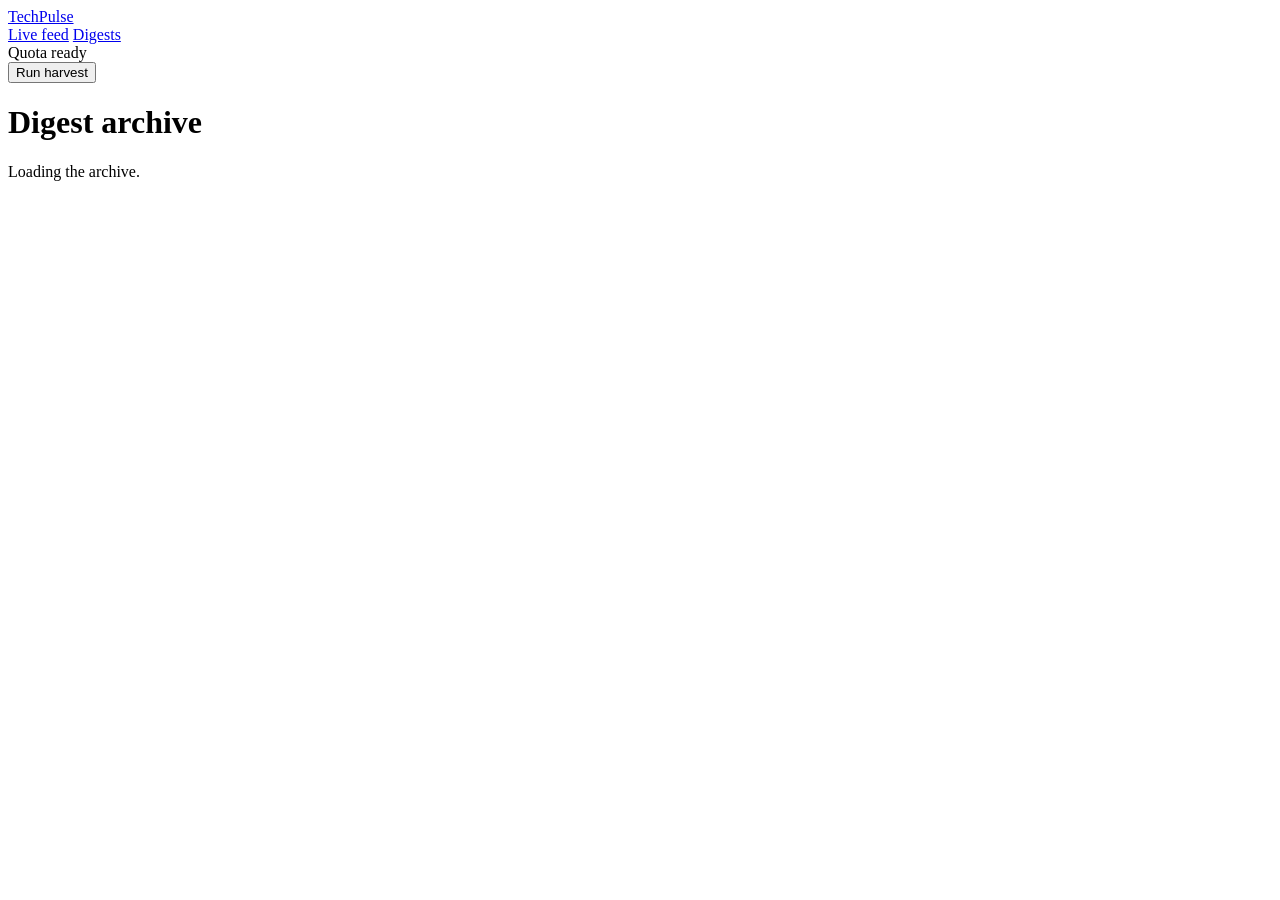
==== commit 77d81e26: "Redesign UI, fix silent item loss in curation, add daily email brief - Redesign live feed and digest" ====
--- a/web/curated_digests.html
+++ b/web/curated_digests.html
@@ -1,926 +1,83 @@
 <!DOCTYPE html>
+<html lang="en">
+<head>
+  <meta charset="UTF-8">
+  <meta name="viewport" content="width=device-width, initial-scale=1.0">
+  <title>TechPulse digest archive and statistics</title>
+  <meta name="description" content="Every daily digest TechPulse has produced, with how many items were harvested, how many were kept, and where they came from.">
+  <link rel="preconnect" href="https://fonts.googleapis.com">
+  <link rel="preconnect" href="https://fonts.gstatic.com" crossorigin>
+  <link href="https://fonts.googleapis.com/css2?family=Host+Grotesk:wght@400;500&family=Atkinson+Hyperlegible+Mono:wght@400;500&display=swap" rel="stylesheet">
+  <link rel="stylesheet" href="/static/styles.css">
+  <link rel="icon" href="data:image/svg+xml,%3Csvg xmlns='http://www.w3.org/2000/svg' viewBox='0 0 16 16'%3E%3Crect x='2' y='2' width='12' height='12' rx='3' fill='none' stroke='%23f5b942' stroke-width='2'/%3E%3C/svg%3E">
+</head>
+<body>
 
-<html class="dark" lang="en"><head><meta charset="utf-8"/><meta content="width=device-width, initial-scale=1.0" name="viewport"/><meta content="web_standard" name="shell-type"/><link href="https://fonts.googleapis.com" rel="preconnect"/><link crossorigin="" href="https://fonts.gstatic.com" rel="preconnect"/><link href="https://fonts.googleapis.com/css2?family=JetBrains+Mono:wght@400;500;600;700&amp;family=Outfit:wght@400;500;600;700&amp;display=swap" rel="stylesheet"/><link href="https://fonts.googleapis.com/css2?family=Material+Symbols+Outlined:opsz,wght,FILL,GRAD@20..48,100..700,0..1,-50..200" rel="stylesheet"/>
-<link href="https://fonts.googleapis.com/css2?family=Material+Symbols+Outlined:wght,FILL@100..700,0..1&amp;display=swap" rel="stylesheet"/>
-<link href="https://fonts.googleapis.com/css2?family=Material+Symbols+Outlined:wght,FILL@100..700,0..1&amp;display=swap" rel="stylesheet"/><style>@layer base{html,body{margin:0;padding:0;}body{overscroll-behavior:none;}main>:first-child{margin-top:0!important;}main>:last-child{margin-bottom:0!important;}}::-webkit-scrollbar{display:none;}</style><script src="https://cdn.tailwindcss.com"></script><script id="tailwind-config">tailwind.config = { darkMode: "class", theme: { extend: { "colors": { "on-primary-fixed-variant": "#005236", "on-surface": "#e3e2e6", "on-secondary-fixed-variant": "#004c6e", "tertiary-fixed-dim": "#d0bcff", "tertiary": "#d0bcff", "primary-fixed-dim": "#4edea3", "surface-dim": "#121317", "surface-container": "#1e1f23", "primary-fixed": "#6ffbbe", "on-tertiary": "#3c0091", "inverse-on-surface": "#2f3034", "primary-container": "#10b981", "text-body": "#94a3b8", "accent-violet": "#8b5cf6", "on-background": "#e3e2e6", "surface-container-low": "#1a1b1f", "mint-luminescence": "#a7f3d0", "error": "#ffb4ab", "secondary": "#89ceff", "surface-highlight": "#1a2030", "surface-variant": "#343538", "on-tertiary-fixed-variant": "#5516be", "border-emerald-focus": "rgba(16, 185, 129, 0.5)", "secondary-fixed-dim": "#89ceff", "accent-amber": "#f59e0b", "error-container": "#93000a", "background": "#121317", "surface-elevated": "#121622", "surface-glass": "rgba(15, 18, 27, 0.72)", "on-error-container": "#ffdad6", "tertiary-fixed": "#e9ddff", "surface-recessed": "rgba(11, 14, 21, 0.85)", "surface-container-highest": "#343538", "surface-container-lowest": "#0d0e11", "accent-pulse": "#10b981", "tertiary-container": "#b090ff", "surface-bright": "#38393d", "surface-tint": "#4edea3", "on-primary": "#003824", "on-tertiary-container": "#4600a7", "text-display": "#f8fafc", "secondary-container": "#00a2e6", "on-secondary-fixed": "#001e2f", "text-delimiter": "#475569", "accent-cyan": "#0ea5e9", "on-secondary": "#00344d", "surface": "#121317", "on-primary-fixed": "#002113", "accent-coral": "#f87171", "surface-container-high": "#292a2d", "inverse-primary": "#006c49", "border-tactile": "rgba(255, 255, 255, 0.16)", "outline": "#86948a", "inverse-surface": "#e3e2e6", "on-tertiary-fixed": "#23005c", "border-hairline": "rgba(255, 255, 255, 0.07)", "on-secondary-container": "#00344e", "secondary-fixed": "c9e6ff", "on-surface-variant": "#bbcabf", "on-primary-container": "#00422b", "outline-variant": "#3c4a42", "text-muted": "#64748b", "primary": "#4edea3", "on-error": "#690005" }, "borderRadius": { "DEFAULT": "0.125rem", "lg": "0.25rem", "xl": "0.5rem", "full": "0.75rem" }, "spacing": { "space-sm": "0.5rem", "gutter-sm": "0.75rem", "space-lg": "1.5rem", "space-md": "1rem", "margin": "1.5rem", "margin-sm": "1rem", "space-xl": "2rem", "gutter": "1.125rem", "space-xs": "0.25rem" }, "fontFamily": { "display-hero-mobile": [ "Outfit" ], "headline-card": [ "Outfit" ], "code-signal": [ "JetBrains Mono" ], "badge-micro": [ "JetBrains Mono" ], "body-inspector": [ "Outfit" ], "headline-panel": [ "Outfit" ], "display-hero": [ "Outfit" ], "stat-metric": [ "JetBrains Mono" ], "stat-metric-mobile": [ "JetBrains Mono" ], "body-insight": [ "Outfit" ], "body-card": [ "Outfit" ], "label-caps": [ "JetBrains Mono" ] }, "fontSize": { "display-hero-mobile": [ "28px", { "lineHeight": "34px", "letterSpacing": "-0.02em", "fontWeight": "700" } ], "headline-card": [ "17px", { "lineHeight": "23px", "letterSpacing": "-0.01em", "fontWeight": "600" } ], "code-signal": [ "12px", { "lineHeight": "16px", "letterSpacing": "0.02em", "fontWeight": "500" } ], "badge-micro": [ "10px", { "lineHeight": "12px", "letterSpacing": "0.05em", "fontWeight": "600" } ], "body-inspector": [ "15px", { "lineHeight": "24px", "letterSpacing": "0", "fontWeight": "400" } ], "headline-panel": [ "22px", { "lineHeight": "28px", "letterSpacing": "-0.02em", "fontWeight": "700" } ], "display-hero": [ "36px", { "lineHeight": "44px", "letterSpacing": "-0.03em", "fontWeight": "700" } ], "stat-metric": [ "26px", { "lineHeight": "30px", "letterSpacing": "-0.03em", "fontWeight": "700" } ], "stat-metric-mobile": [ "20px", { "lineHeight": "24px", "letterSpacing": "-0.02em", "fontWeight": "700" } ], "body-insight": [ "13px", { "lineHeight": "19px", "letterSpacing": "0", "fontWeight": "500" } ], "body-card": [ "14px", { "lineHeight": "21px", "letterSpacing": "0", "fontWeight": "400" } ], "label-caps": [ "11px", { "lineHeight": "14px", "letterSpacing": "0.08em", "fontWeight": "600" } ] } } } };</script></head><body class="bg-background font-body-card text-on-surface antialiased selection:bg-primary-container selection:text-on-primary-container min-h-screen"><header class="fixed top-0 left-0 right-0 z-50 bg-surface-glass backdrop-blur-xl shadow-[0_12px_32px_-8px_rgba(0,0,0,0.7)]"><div class="h-16 w-full max-w-[1560px] mx-auto px-margin flex items-center justify-between gap-space-md"><div class="flex items-center gap-space-lg"><div class="flex items-center gap-space-sm"><img alt="TechPulse Logo" class="h-8 w-auto object-contain" src="https://lh3.googleusercontent.com/aida-public/[base64]"/><div class="flex flex-col"><span class="font-headline-card text-headline-card tracking-tight text-text-display leading-none">TechPulse</span><span class="font-label-caps text-label-caps text-primary tracking-widest leading-none mt-1 uppercase">AI Digest Core</span></div></div><div class="hidden xl:flex items-center gap-space-xs px-space-sm py-1 rounded-full bg-surface-recessed"><span class="relative flex h-2 w-2"><span class="animate-ping absolute inline-flex h-full w-full rounded-full bg-accent-pulse opacity-75"></span><span class="relative inline-flex rounded-full h-2 w-2 bg-primary"></span></span><span class="font-code-signal text-code-signal text-mint-luminescence">Live Feed Synced</span><span class="font-code-signal text-code-signal text-text-delimiter">·</span><span class="font-code-signal text-code-signal text-text-muted">12 sources active</span></div></div><nav class="hidden lg:flex items-center gap-space-xs p-1 rounded-xl bg-surface-recessed" data-active-classes="bg-primary-container text-on-primary-container font-semibold shadow-[0_0_16px_rgba(16,185,129,0.3)]"><a class="px-space-md py-1.5 rounded-lg font-headline-card text-[13px] text-on-surface-variant hover:text-on-surface hover:bg-surface-container-high transition-all" data-path="live-feed" href="/">Live Feed</a><a class="px-space-md py-1.5 rounded-lg font-headline-card text-[13px] text-on-surface-variant hover:text-on-surface hover:bg-surface-container-high transition-all" data-path="curated-digests" href="/curated-digests">Curated Digests</a><a class="px-space-md py-1.5 rounded-lg font-headline-card text-[13px] text-on-surface-variant hover:text-on-surface hover:bg-surface-container-high transition-all" data-path="ai-trends-and-signals" href="/#trends">AI Trends &amp; Signals</a><a class="px-space-md py-1.5 rounded-lg font-headline-card text-[13px] text-on-surface-variant hover:text-on-surface hover:bg-surface-container-high transition-all" data-path="sources-and-bot-config" href="/#sources">Sources &amp; Bot Config</a></nav><div class="flex items-center gap-space-sm"><div class="hidden md:flex items-center gap-space-xs"><button class="flex items-center gap-space-xs px-space-sm py-1.5 rounded-lg bg-surface-container text-on-surface-variant hover:bg-surface-container-high hover:text-on-surface transition-all" type="button"><span class="material-symbols-outlined text-[18px]">bookmark</span><span class="font-code-signal text-code-signal hidden lg:inline">Bookmarks</span></button><button class="flex items-center gap-space-xs px-space-sm py-1.5 rounded-lg bg-primary text-on-primary hover:bg-primary-fixed hover:text-on-primary-fixed shadow-[0_0_20px_rgba(16,185,129,0.25)] transition-all" type="button"><span class="material-symbols-outlined text-[18px]">send</span><span class="font-headline-card text-[13px] hidden sm:inline">Trigger Digest</span></button></div><div class="w-8 h-8 rounded-full bg-primary flex items-center justify-center"><span class="material-symbols-outlined text-on-primary text-[18px]">person</span></div></div></div></header><main class="w-full pt-16 bg-background min-h-[calc(100vh-80px)]"><div class="flex flex-col w-full">
-<!-- Nav Selection Synchronization Hook -->
-<script>
-    document.addEventListener("DOMContentLoaded", () => {
-      const navLinks = document.querySelectorAll("header nav a");
-      navLinks.forEach((link) => {
-        if (link.getAttribute("data-path") === "curated-digests") {
-          link.className = "px-space-md py-1.5 rounded-lg font-headline-card text-[13px] bg-primary-container text-on-primary-container font-semibold shadow-[0_0_16px_rgba(16,185,129,0.3)] transition-all";
-        } else {
-          link.className = "px-space-md py-1.5 rounded-lg font-headline-card text-[13px] text-on-surface-variant hover:text-on-surface hover:bg-surface-container-high transition-all";
-        }
-      });
-    });
-  </script>
-<!-- Canvas Lattice & Ambient Telemetry Background -->
-<div class="relative w-full max-w-[1560px] mx-auto px-margin py-space-lg space-y-space-xl">
-<!-- Ambient Radial Glows -->
-<div class="pointer-events-none absolute -top-12 left-1/4 w-[640px] h-[340px] bg-primary/5 rounded-full blur-[140px] -z-10"></div>
-<div class="pointer-events-none absolute top-1/3 right-10 w-[480px] h-[280px] bg-accent-cyan/5 rounded-full blur-[120px] -z-10"></div>
-<!-- 1. Top Section - Digest Archive Header & Micro-Telemetry Strip -->
-<section class="space-y-space-lg">
-<div class="flex flex-col xl:flex-row xl:items-end justify-between gap-space-lg">
-<div class="space-y-space-xs max-w-3xl">
-<div class="flex items-center gap-space-xs">
-<span class="inline-flex items-center px-2 py-0.5 rounded text-badge-micro font-badge-micro uppercase tracking-wider bg-primary/10 text-primary">
-              Executive Vault
-            </span>
-<span class="text-text-delimiter text-code-signal font-code-signal">/</span>
-<span class="text-code-signal font-code-signal text-text-muted">Weekly Autonomous Synthesis</span>
-</div>
-<h1 class="text-display-hero font-display-hero text-text-display tracking-tight">
-            Curated AI Intelligence Digests
-          </h1>
-<p class="text-body-card font-body-card text-text-body max-w-2xl">
-            Executive briefings, algorithmic trend recaps, and synthesized sector debriefs sent to Slack, Discord, and Email with verified source provenance and technical impact scoring.
-          </p>
-</div>
-<!-- Global Action Suite -->
-<div class="flex flex-wrap items-center gap-space-sm">
-<button class="flex items-center gap-space-xs px-space-md py-2.5 rounded-lg bg-surface-container-high text-on-surface hover:bg-surface-bright transition-all shadow-sm">
-<span class="material-symbols-outlined text-[18px] text-accent-cyan">schedule_send</span>
-<span class="font-code-signal text-code-signal">Schedule Dispatch</span>
-</button>
-<button class="flex items-center gap-space-xs px-space-md py-2.5 rounded-lg bg-primary-container text-on-primary-container hover:bg-primary transition-all shadow-[0_0_24px_rgba(16,185,129,0.3)]">
-<span class="material-symbols-outlined text-[18px]">post_add</span>
-<span class="font-headline-card text-headline-card text-on-primary-container">Compose Edition</span>
-</button>
-</div>
-</div>
-<!-- Observatory Metrics Bar (Tabular Density) -->
-<div class="grid grid-cols-2 md:grid-cols-4 gap-space-sm p-space-md rounded-xl bg-surface-recessed shadow-sm">
-<div class="space-y-1 pl-space-xs">
-<div class="flex items-center gap-1.5 text-text-muted text-label-caps font-label-caps uppercase">
-<span class="material-symbols-outlined text-[14px] text-primary">history_edu</span>
-<span>Archive Index</span>
-</div>
-<div class="flex items-baseline gap-2">
-<span id="metric-archive-count" class="text-stat-metric font-stat-metric text-text-display">1</span>
-<span class="text-code-signal font-code-signal text-mint-luminescence">Published</span>
-</div>
-<p class="text-badge-micro font-badge-micro text-text-muted">100% autonomous review</p>
-</div>
-<div class="space-y-1 pl-space-xs">
-<div class="flex items-center gap-1.5 text-text-muted text-label-caps font-label-caps uppercase">
-<span class="material-symbols-outlined text-[14px] text-accent-cyan">hub</span>
-<span>Total Reach</span>
-</div>
-<div class="flex items-baseline gap-2">
-<span class="text-stat-metric font-stat-metric text-text-display">4.2k</span>
-<span class="text-code-signal font-code-signal text-secondary">Engineers &amp; Execs</span>
-</div>
-<p class="text-badge-micro font-badge-micro text-text-muted">+314 net new this week</p>
-</div>
-<div class="space-y-1 pl-space-xs">
-<div class="flex items-center gap-1.5 text-text-muted text-label-caps font-label-caps uppercase">
-<span class="material-symbols-outlined text-[14px] text-primary">verified</span>
-<span>Delivery Health</span>
-</div>
-<div class="flex items-baseline gap-2">
-<span class="text-stat-metric font-stat-metric text-text-display">99.4%</span>
-<span class="text-code-signal font-code-signal text-primary">Optimal</span>
-</div>
-<p class="text-badge-micro font-badge-micro text-text-muted">Zero webhook timeouts</p>
-</div>
-<div class="space-y-1 pl-space-xs">
-<div class="flex items-center gap-1.5 text-text-muted text-label-caps font-label-caps uppercase">
-<span class="material-symbols-outlined text-[14px] text-accent-amber">electric_bolt</span>
-<span>Primary Signal Hub</span>
-</div>
-<div class="flex items-baseline gap-2">
-<span class="text-headline-panel font-headline-panel text-text-display truncate">#ai-breakthroughs</span>
-</div>
-<p class="text-badge-micro font-badge-micro text-text-muted">74.2% engagement velocity</p>
-</div>
-</div>
-<!-- Real-time Filter & Command Rail -->
-<div class="flex flex-col lg:flex-row items-stretch lg:items-center justify-between gap-space-sm p-space-xs rounded-xl bg-surface-container-low shadow-sm">
-<!-- Search Command Well -->
-<div class="relative flex-1 min-w-[280px]">
-<span class="material-symbols-outlined absolute left-3 top-1/2 -translate-y-1/2 text-[18px] text-text-muted">search</span>
-<input class="w-full pl-9 pr-16 py-2 rounded-lg bg-surface-recessed text-on-surface font-body-card text-body-card placeholder:text-text-muted focus:outline-none focus:ring-1 focus:ring-primary shadow-inner" placeholder="Search abstracts, compute tokens, paper titles, or models..." type="text"/>
-<div class="absolute right-2.5 top-1/2 -translate-y-1/2 px-1.5 py-0.5 rounded bg-surface-container font-label-caps text-label-caps text-text-muted pointer-events-none">
-            ⌘ K
-          </div>
-</div>
-<!-- Filter Chips Rail -->
-<div class="flex flex-wrap items-center gap-space-xs">
-<button class="px-space-sm py-1.5 rounded-lg bg-surface-container text-primary font-code-signal text-code-signal flex items-center gap-1">
-<span>Tag: All Sectors</span>
-<span class="material-symbols-outlined text-[14px]">expand_more</span>
-</button>
-<button class="px-space-sm py-1.5 rounded-lg bg-surface-recessed hover:bg-surface-container text-on-surface-variant font-code-signal text-code-signal flex items-center gap-1 transition-all">
-<span class="material-symbols-outlined text-[14px] text-accent-cyan">grid_view</span>
-<span>Agentic Workflows</span>
-</button>
-<button class="px-space-sm py-1.5 rounded-lg bg-surface-recessed hover:bg-surface-container text-on-surface-variant font-code-signal text-code-signal flex items-center gap-1 transition-all">
-<span class="material-symbols-outlined text-[14px] text-accent-amber">memory</span>
-<span>GPU Infra</span>
-</button>
-<button class="px-space-sm py-1.5 rounded-lg bg-surface-recessed hover:bg-surface-container text-on-surface-variant font-code-signal text-code-signal flex items-center gap-1 transition-all">
-<span class="material-symbols-outlined text-[14px] text-tertiary">lock_open_right</span>
-<span>Open Weights</span>
-</button>
-<!-- Delivery Destination Switcher -->
-<div class="hidden sm:flex items-center ml-2 p-1 rounded-lg bg-surface-recessed gap-0.5">
-<button class="p-1.5 rounded bg-surface-container text-primary hover:text-mint-luminescence transition-all" title="Filter by Slack Dispatches">
-<span class="material-symbols-outlined text-[16px]">tag</span>
-</button>
-<button class="p-1.5 rounded text-text-muted hover:text-on-surface transition-all" title="Filter by Discord Dispatches">
-<span class="material-symbols-outlined text-[16px]">forum</span>
-</button>
-<button class="p-1.5 rounded text-text-muted hover:text-on-surface transition-all" title="Filter by Email Dispatches">
-<span class="material-symbols-outlined text-[16px]">mail</span>
-</button>
-</div>
-</div>
-</div>
-</section>
-<!-- 2. Featured / Latest Edition Spotlight (Large Hero Cockpit) -->
-<section class="relative rounded-xl bg-surface-elevated p-space-lg lg:p-space-xl overflow-hidden shadow-xl">
-<!-- Top speculative specular highlight simulated via ambient bar -->
-<div class="absolute top-0 left-0 right-0 h-1 bg-gradient-to-r from-primary/30 via-accent-cyan/30 to-primary/0"></div>
-<div class="flex flex-col xl:flex-row gap-space-xl items-start justify-between">
-<!-- Left Analysis Column -->
-<div class="flex-1 space-y-space-md">
-<div class="flex flex-wrap items-center gap-space-sm">
-<span id="spotlight-edition" class="px-2.5 py-1 rounded bg-primary text-on-primary font-code-signal text-code-signal font-semibold shadow-[0_0_12px_rgba(16,185,129,0.4)]">
-              LATEST DISPATCH
-            </span>
-<span class="flex items-center gap-1.5 text-code-signal font-code-signal text-mint-luminescence">
-<span class="inline-block w-2 h-2 rounded-full bg-primary animate-pulse"></span>
-              <span id="spotlight-date">Oct 22, 2026</span>
-            </span>
-<span class="text-text-delimiter font-code-signal text-code-signal">·</span>
-<span class="text-code-signal font-code-signal text-text-muted flex items-center gap-1">
-<span class="material-symbols-outlined text-[14px]">timer</span> <span id="spotlight-readtime">5 min read</span>
-            </span>
-<span class="text-text-delimiter font-code-signal text-code-signal">·</span>
-<div class="flex items-center gap-1.5 text-code-signal font-code-signal text-accent-cyan">
-<span class="material-symbols-outlined text-[15px]">send_time_extension</span>
-<span id="spotlight-stats">Live Verified Signal</span>
-</div>
-</div>
-<div class="space-y-space-xs">
-<h2 id="spotlight-title" class="text-headline-panel lg:text-display-hero font-display-hero text-text-display leading-tight">
-              Loading latest intelligence debrief...
-            </h2>
-<p id="spotlight-desc" class="text-body-card font-body-card text-text-body">
-              Fetching real-time algorithmic synthesis and multi-source signals...
-            </p>
-</div>
-<!-- Executive Summary Pillars -->
-<div class="p-space-md rounded-lg bg-surface-recessed space-y-2.5">
-<div class="flex items-center gap-2">
-<span class="text-label-caps font-label-caps uppercase text-primary tracking-wider">Executive Synthesis Callouts</span>
-<span class="flex-1 h-px bg-surface-container-high"></span>
-</div>
-<ul id="spotlight-callouts" class="space-y-2">
-<li class="flex items-start gap-2.5">
-<span class="material-symbols-outlined text-[16px] text-primary shrink-0 mt-0.5">check_circle</span>
-<span class="text-body-card font-body-card text-on-surface">
-<strong class="text-text-display font-semibold">Autonomous Synthesis:</strong> Extracting strategic value and engineering diffs across multi-source streams.
-</span>
-</li>
-</ul>
-</div>
-<!-- Signal Provenance Mini Cards -->
-<div class="space-y-space-xs pt-1">
-<span class="text-label-caps font-label-caps uppercase text-text-muted">Synthesized Sources</span>
-<div id="spotlight-sources" class="grid grid-cols-1 sm:grid-cols-3 gap-space-xs">
-<!-- Dynamic source pills will be injected here -->
-</div>
-</div>
-<!-- Hero Action CTAs -->
-<div class="flex flex-wrap items-center gap-space-sm pt-space-xs">
-<a id="spotlight-read-btn" target="_blank" href="/" class="px-space-md py-2.5 rounded-lg bg-primary text-on-primary font-headline-card text-[14px] flex items-center gap-2 hover:bg-primary-fixed shadow-[0_0_18px_rgba(16,185,129,0.25)] transition-all">
-<span class="material-symbols-outlined text-[18px]">menu_book</span>
-<span>Read Top Signal</span>
-</a>
-<a href="/" class="px-space-md py-2.5 rounded-lg bg-surface-container-high text-on-surface font-code-signal text-code-signal flex items-center gap-1.5 hover:bg-surface-bright transition-all">
-<span class="material-symbols-outlined text-[18px] text-accent-cyan">dashboard</span>
-<span>Live Feed Cockpit</span>
-</a>
-<a href="/api/digest/latest" target="_blank" class="px-space-md py-2.5 rounded-lg bg-surface-container text-on-surface font-code-signal text-code-signal flex items-center gap-1.5 hover:bg-surface-container-high transition-all">
-<span class="material-symbols-outlined text-[18px]">code</span>
-<span>Raw JSON API</span>
-</a>
-</div>
-</div>
-<!-- Right Side Visual / Edition Cover Scrim -->
-<div class="w-full xl:w-[420px] shrink-0 flex flex-col gap-space-md">
-<div class="relative w-full h-64 xl:h-72 rounded-xl overflow-hidden shadow-lg group">
-<div class="w-full h-full bg-cover bg-center transition-transform duration-700 group-hover:scale-105" data-alt="Abstract 3D architectural render of glowing neural synaptic pathways intersecting with liquid-cooled silicon wafer server blades, deep obsidian background with sharp neon emerald and cyan fiber-optic traces, cinematic dark minimalist aesthetic, Raycast and Linear inspired telemetry dashboard visual." style="background-image: url('https://lh3.googleusercontent.com/aida-public/[base64]')"></div>
-<div class="absolute inset-0 bg-gradient-to-t from-surface-elevated via-surface-elevated/40 to-transparent"></div>
-<!-- Inset Badge Metadata -->
-<div class="absolute bottom-3 left-3 right-3 flex items-center justify-between text-code-signal font-code-signal">
-<span class="px-2 py-1 rounded bg-surface-glass text-mint-luminescence backdrop-blur-md">
-                Cluster: Algorithmic Inversion
-              </span>
-<span class="px-2 py-1 rounded bg-surface-glass text-text-muted backdrop-blur-md">
-                Tokens: 148,920
-              </span>
-</div>
-</div>
-<!-- Real-Time Engagement Telemetry Strip -->
-<div class="p-space-md rounded-xl bg-surface-recessed space-y-space-xs">
-<div class="flex items-center justify-between text-label-caps font-label-caps uppercase text-text-muted">
-<span>Delivery Engagement</span>
-<span class="text-primary font-bold">94.8% Score</span>
-</div>
-<div class="space-y-1">
-<div class="flex justify-between text-code-signal font-code-signal">
-<span class="text-text-muted">Direct Email Open Rate</span>
-<span class="text-text-display font-semibold">71.4% (3,001 / 4,200)</span>
-</div>
-<div class="w-full h-1.5 rounded-full bg-surface-container-high overflow-hidden">
-<div class="h-full bg-primary rounded-full" style="width: 71.4%"></div>
-</div>
-</div>
-<div class="space-y-1 pt-1">
-<div class="flex justify-between text-code-signal font-code-signal">
-<span class="text-text-muted">Slack Forwarding Factor</span>
-<span class="text-text-display font-semibold">4.8x (Viral Threshold)</span>
-</div>
-<div class="w-full h-1.5 rounded-full bg-surface-container-high overflow-hidden">
-<div class="h-full bg-accent-cyan rounded-full" style="width: 84%"></div>
-</div>
-</div>
-<div class="pt-2 flex items-center justify-between text-badge-micro font-badge-micro text-text-muted">
-<span>Webhook Signature: sha256:d8a2...3f9</span>
-<span class="text-mint-luminescence">Verified Dispatched</span>
-</div>
-</div>
-</div>
-</div>
-</section>
-<!-- Main Content Dual Grid: Archives vs System Cockpit -->
-<div class="grid grid-cols-1 lg:grid-cols-12 gap-space-lg items-start">
-<!-- 3. Chronological Editions Archive (Columns 1-8) -->
-<section class="lg:col-span-8 space-y-space-md">
-<div class="flex items-center justify-between">
-<div class="flex items-center gap-space-xs">
-<h3 class="text-headline-panel font-headline-panel text-text-display">
-              Archived Debriefs
-            </h3>
-<span class="px-2 py-0.5 rounded-full bg-surface-container font-code-signal text-code-signal text-text-muted">
-              Page 1 of 8
-            </span>
-</div>
-<div class="flex items-center gap-space-xs text-code-signal font-code-signal text-text-muted">
-<span>Sort:</span>
-<button class="text-on-surface hover:text-primary transition-all flex items-center gap-0.5">
-<span>Chronological (Newest)</span>
-<span class="material-symbols-outlined text-[14px]">arrow_downward</span>
-</button>
-</div>
-</div>
-<div id="debriefs-list" class="space-y-space-sm">
-<!-- Card Edition #87 -->
-<article class="p-space-md rounded-xl bg-surface-elevated hover:bg-surface-container-high transition-all shadow-md group">
-<div class="flex flex-col md:flex-row md:items-start justify-between gap-space-md">
-<div class="space-y-space-xs flex-1">
-<div class="flex flex-wrap items-center gap-space-xs">
-<span class="px-2 py-0.5 rounded font-badge-micro text-badge-micro uppercase tracking-wide bg-surface-container-highest text-secondary">
-                    EDITION #87
-                  </span>
-<span class="text-code-signal font-code-signal text-text-muted">Oct 17, 2025</span>
-<span class="text-text-delimiter">·</span>
-<span class="text-code-signal font-code-signal text-text-muted">5 min read</span>
-<span class="text-text-delimiter">·</span>
-<span class="px-1.5 py-0.5 rounded bg-surface-recessed text-badge-micro font-badge-micro text-accent-amber">
-                    Hardware &amp; Infra
-                  </span>
-</div>
-<h4 class="text-headline-card font-headline-card text-text-display group-hover:text-primary transition-colors cursor-pointer">
-                  Liquid Cooling Datacenter Interconnects &amp; GB200 Real-World Deployment Benchmarks
-                </h4>
-<p class="text-body-card font-body-card text-text-body line-clamp-2">
-                  First empirical power-draw telemetry across NVLink 5 switches under sustained FP4 workload stress testing. Thermal dissipation constraints force dual-loop manifold adoption across tier-1 hyperscalers.
-                </p>
-<div class="flex flex-wrap items-center gap-space-md pt-space-xs text-code-signal font-code-signal text-text-muted">
-<div class="flex items-center gap-1.5">
-<span class="material-symbols-outlined text-[15px] text-primary">visibility</span>
-<span>Open Rate: <strong class="text-text-display">68.2%</strong></span>
-</div>
-<div class="flex items-center gap-1.5">
-<span class="material-symbols-outlined text-[15px] text-accent-cyan">add_reaction</span>
-<span>Reactions: <strong class="text-text-display">342</strong></span>
-</div>
-<div class="flex items-center gap-1.5">
-<span class="material-symbols-outlined text-[15px] text-accent-amber">ads_click</span>
-<span>CTR: <strong class="text-text-display">41%</strong></span>
-</div>
-</div>
-</div>
-<!-- Action Rail & Badges -->
-<div class="flex md:flex-col items-center md:items-end justify-between gap-space-sm shrink-0">
-<div class="flex items-center gap-1">
-<span class="material-symbols-outlined text-[16px] text-text-muted" title="Delivered via Slack">tag</span>
-<span class="material-symbols-outlined text-[16px] text-text-muted" title="Delivered via Email">mail</span>
-<span class="material-symbols-outlined text-[16px] text-text-muted" title="Delivered via Discord">forum</span>
-</div>
-<div class="flex items-center gap-1">
-<button class="px-space-sm py-1 rounded bg-surface-container hover:bg-surface-bright text-text-body hover:text-on-surface font-code-signal text-code-signal transition-all">
-                    Copy Link
-                  </button>
-<button class="px-space-sm py-1 rounded bg-surface-container-high hover:bg-primary-container hover:text-on-primary-container text-on-surface font-code-signal text-code-signal transition-all flex items-center gap-1">
-<span>View Brief</span>
-<span class="material-symbols-outlined text-[14px]">arrow_forward</span>
-</button>
-</div>
-</div>
-</div>
-</article>
-<!-- Card Edition #86 -->
-<article class="p-space-md rounded-xl bg-surface-elevated hover:bg-surface-container-high transition-all shadow-md group">
-<div class="flex flex-col md:flex-row md:items-start justify-between gap-space-md">
-<div class="space-y-space-xs flex-1">
-<div class="flex flex-wrap items-center gap-space-xs">
-<span class="px-2 py-0.5 rounded font-badge-micro text-badge-micro uppercase tracking-wide bg-surface-container-highest text-secondary">
-                    EDITION #86
-                  </span>
-<span class="text-code-signal font-code-signal text-text-muted">Oct 10, 2025</span>
-<span class="text-text-delimiter">·</span>
-<span class="text-code-signal font-code-signal text-text-muted">7 min read</span>
-<span class="text-text-delimiter">·</span>
-<span class="px-1.5 py-0.5 rounded bg-surface-recessed text-badge-micro font-badge-micro text-accent-cyan">
-                    Agentic Workflows
-                  </span>
-</div>
-<h4 class="text-headline-card font-headline-card text-text-display group-hover:text-primary transition-colors cursor-pointer">
-                  Anthropic Computer Use &amp; The Rise of Autonomous Browser Agents
-                </h4>
-<p class="text-body-card font-body-card text-text-body line-clamp-2">
-                  Analyzing raw screen perception API surfaces, mouse-control latency overheads, and the security boundaries needed when granting autonomous LLM agents OS-level desktop navigation rights.
-                </p>
-<div class="flex flex-wrap items-center gap-space-md pt-space-xs text-code-signal font-code-signal text-text-muted">
-<div class="flex items-center gap-1.5">
-<span class="material-symbols-outlined text-[15px] text-primary">visibility</span>
-<span>Open Rate: <strong class="text-text-display">74.9%</strong></span>
-</div>
-<div class="flex items-center gap-1.5">
-<span class="material-symbols-outlined text-[15px] text-accent-cyan">add_reaction</span>
-<span>Reactions: <strong class="text-text-display">518</strong></span>
-</div>
-<div class="flex items-center gap-1.5">
-<span class="material-symbols-outlined text-[15px] text-accent-amber">ads_click</span>
-<span>CTR: <strong class="text-text-display">48.3%</strong></span>
-</div>
-</div>
-</div>
-<div class="flex md:flex-col items-center md:items-end justify-between gap-space-sm shrink-0">
-<div class="flex items-center gap-1">
-<span class="material-symbols-outlined text-[16px] text-text-muted">tag</span>
-<span class="material-symbols-outlined text-[16px] text-text-muted">mail</span>
-</div>
-<div class="flex items-center gap-1">
-<button class="px-space-sm py-1 rounded bg-surface-container hover:bg-surface-bright text-text-body hover:text-on-surface font-code-signal text-code-signal transition-all">
-                    Copy Link
-                  </button>
-<button class="px-space-sm py-1 rounded bg-surface-container-high hover:bg-primary-container hover:text-on-primary-container text-on-surface font-code-signal text-code-signal transition-all flex items-center gap-1">
-<span>View Brief</span>
-<span class="material-symbols-outlined text-[14px]">arrow_forward</span>
-</button>
-</div>
-</div>
-</div>
-</article>
-<!-- Card Edition #85 -->
-<article class="p-space-md rounded-xl bg-surface-elevated hover:bg-surface-container-high transition-all shadow-md group">
-<div class="flex flex-col md:flex-row md:items-start justify-between gap-space-md">
-<div class="space-y-space-xs flex-1">
-<div class="flex flex-wrap items-center gap-space-xs">
-<span class="px-2 py-0.5 rounded font-badge-micro text-badge-micro uppercase tracking-wide bg-surface-container-highest text-secondary">
-                    EDITION #85
-                  </span>
-<span class="text-code-signal font-code-signal text-text-muted">Oct 03, 2025</span>
-<span class="text-text-delimiter">·</span>
-<span class="text-code-signal font-code-signal text-text-muted">4 min read</span>
-<span class="text-text-delimiter">·</span>
-<span class="px-1.5 py-0.5 rounded bg-surface-recessed text-badge-micro font-badge-micro text-tertiary">
-                    Edge AI
-                  </span>
-</div>
-<h4 class="text-headline-card font-headline-card text-text-display group-hover:text-primary transition-colors cursor-pointer">
-                  Small Language Models on the Edge: Apple Intelligence, Gemma 2, and Mobile NPU Benchmarks
-                </h4>
-<p class="text-body-card font-body-card text-text-body line-clamp-2">
-                  Hardware profiling across A18 Pro and Snapdragon X Elite chips. Can 3B-parameter distilled checkpoints perform zero-shot structured JSON extraction without cloud round-trips?
-                </p>
-<div class="flex flex-wrap items-center gap-space-md pt-space-xs text-code-signal font-code-signal text-text-muted">
-<div class="flex items-center gap-1.5">
-<span class="material-symbols-outlined text-[15px] text-primary">visibility</span>
-<span>Open Rate: <strong class="text-text-display">63.1%</strong></span>
-</div>
-<div class="flex items-center gap-1.5">
-<span class="material-symbols-outlined text-[15px] text-accent-cyan">add_reaction</span>
-<span>Reactions: <strong class="text-text-display">290</strong></span>
-</div>
-<div class="flex items-center gap-1.5">
-<span class="material-symbols-outlined text-[15px] text-accent-amber">ads_click</span>
-<span>CTR: <strong class="text-text-display">35.4%</strong></span>
-</div>
-</div>
-</div>
-<div class="flex md:flex-col items-center md:items-end justify-between gap-space-sm shrink-0">
-<div class="flex items-center gap-1">
-<span class="material-symbols-outlined text-[16px] text-text-muted">tag</span>
-<span class="material-symbols-outlined text-[16px] text-text-muted">forum</span>
-</div>
-<div class="flex items-center gap-1">
-<button class="px-space-sm py-1 rounded bg-surface-container hover:bg-surface-bright text-text-body hover:text-on-surface font-code-signal text-code-signal transition-all">
-                    Copy Link
-                  </button>
-<button class="px-space-sm py-1 rounded bg-surface-container-high hover:bg-primary-container hover:text-on-primary-container text-on-surface font-code-signal text-code-signal transition-all flex items-center gap-1">
-<span>View Brief</span>
-<span class="material-symbols-outlined text-[14px]">arrow_forward</span>
-</button>
-</div>
-</div>
-</div>
-</article>
-<!-- Card Edition #84 -->
-<article class="p-space-md rounded-xl bg-surface-elevated hover:bg-surface-container-high transition-all shadow-md group">
-<div class="flex flex-col md:flex-row md:items-start justify-between gap-space-md">
-<div class="space-y-space-xs flex-1">
-<div class="flex flex-wrap items-center gap-space-xs">
-<span class="px-2 py-0.5 rounded font-badge-micro text-badge-micro uppercase tracking-wide bg-surface-container-highest text-secondary">
-                    EDITION #84
-                  </span>
-<span class="text-code-signal font-code-signal text-text-muted">Sep 26, 2025</span>
-<span class="text-text-delimiter">·</span>
-<span class="text-code-signal font-code-signal text-text-muted">6 min read</span>
-<span class="text-text-delimiter">·</span>
-<span class="px-1.5 py-0.5 rounded bg-surface-recessed text-badge-micro font-badge-micro text-mint-luminescence">
-                    Data Engineering
-                  </span>
-</div>
-<h4 class="text-headline-card font-headline-card text-text-display group-hover:text-primary transition-colors cursor-pointer">
-                  Synthetic Data Scaling Collapse vs Verified Mathematical Reasoning Datasets
-                </h4>
-<p class="text-body-card font-body-card text-text-body line-clamp-2">
-                  Addressing model degradation caused by recursive self-consumption. Why formalized Lean 4 compiler feedback loops offer the only sustainable vector for reasoning dataset generation.
-                </p>
-<div class="flex flex-wrap items-center gap-space-md pt-space-xs text-code-signal font-code-signal text-text-muted">
-<div class="flex items-center gap-1.5">
-<span class="material-symbols-outlined text-[15px] text-primary">visibility</span>
-<span>Open Rate: <strong class="text-text-display">69.8%</strong></span>
-</div>
-<div class="flex items-center gap-1.5">
-<span class="material-symbols-outlined text-[15px] text-accent-cyan">add_reaction</span>
-<span>Reactions: <strong class="text-text-display">407</strong></span>
-</div>
-<div class="flex items-center gap-1.5">
-<span class="material-symbols-outlined text-[15px] text-accent-amber">ads_click</span>
-<span>CTR: <strong class="text-text-display">39.2%</strong></span>
-</div>
-</div>
-</div>
-<div class="flex md:flex-col items-center md:items-end justify-between gap-space-sm shrink-0">
-<div class="flex items-center gap-1">
-<span class="material-symbols-outlined text-[16px] text-text-muted">tag</span>
-<span class="material-symbols-outlined text-[16px] text-text-muted">mail</span>
-</div>
-<div class="flex items-center gap-1">
-<button class="px-space-sm py-1 rounded bg-surface-container hover:bg-surface-bright text-text-body hover:text-on-surface font-code-signal text-code-signal transition-all">
-                    Copy Link
-                  </button>
-<button class="px-space-sm py-1 rounded bg-surface-container-high hover:bg-primary-container hover:text-on-primary-container text-on-surface font-code-signal text-code-signal transition-all flex items-center gap-1">
-<span>View Brief</span>
-<span class="material-symbols-outlined text-[14px]">arrow_forward</span>
-</button>
-</div>
-</div>
-</div>
-</article>
-<!-- Card Edition #83 -->
-<article class="p-space-md rounded-xl bg-surface-elevated hover:bg-surface-container-high transition-all shadow-md group">
-<div class="flex flex-col md:flex-row md:items-start justify-between gap-space-md">
-<div class="space-y-space-xs flex-1">
-<div class="flex flex-wrap items-center gap-space-xs">
-<span class="px-2 py-0.5 rounded font-badge-micro text-badge-micro uppercase tracking-wide bg-surface-container-highest text-secondary">
-                    EDITION #83
-                  </span>
-<span class="text-code-signal font-code-signal text-text-muted">Sep 19, 2025</span>
-<span class="text-text-delimiter">·</span>
-<span class="text-code-signal font-code-signal text-text-muted">8 min read</span>
-<span class="text-text-delimiter">·</span>
-<span class="px-1.5 py-0.5 rounded bg-surface-recessed text-badge-micro font-badge-micro text-primary">
-                    Open Weights
-                  </span>
-</div>
-<h4 class="text-headline-card font-headline-card text-text-display group-hover:text-primary transition-colors cursor-pointer">
-                  State of Open Weights: DeepSeek, Llama, and Mistral Frontier Viability
-                </h4>
-<p class="text-body-card font-body-card text-text-body line-clamp-2">
-                  Evaluating fine-tuning economics and inference cost matrices across self-hosted cluster stacks. Why enterprise CTOs are increasingly selecting permissive permissive Apache-2 models over closed cloud APIs.
-                </p>
-<div class="flex flex-wrap items-center gap-space-md pt-space-xs text-code-signal font-code-signal text-text-muted">
-<div class="flex items-center gap-1.5">
-<span class="material-symbols-outlined text-[15px] text-primary">visibility</span>
-<span>Open Rate: <strong class="text-text-display">72.0%</strong></span>
-</div>
-<div class="flex items-center gap-1.5">
-<span class="material-symbols-outlined text-[15px] text-accent-cyan">add_reaction</span>
-<span>Reactions: <strong class="text-text-display">612</strong></span>
-</div>
-<div class="flex items-center gap-1.5">
-<span class="material-symbols-outlined text-[15px] text-accent-amber">ads_click</span>
-<span>CTR: <strong class="text-text-display">44.8%</strong></span>
-</div>
-</div>
-</div>
-<div class="flex md:flex-col items-center md:items-end justify-between gap-space-sm shrink-0">
-<div class="flex items-center gap-1">
-<span class="material-symbols-outlined text-[16px] text-text-muted">tag</span>
-<span class="material-symbols-outlined text-[16px] text-text-muted">mail</span>
-<span class="material-symbols-outlined text-[16px] text-text-muted">forum</span>
-</div>
-<div class="flex items-center gap-1">
-<button class="px-space-sm py-1 rounded bg-surface-container hover:bg-surface-bright text-text-body hover:text-on-surface font-code-signal text-code-signal transition-all">
-                    Copy Link
-                  </button>
-<button class="px-space-sm py-1 rounded bg-surface-container-high hover:bg-primary-container hover:text-on-primary-container text-on-surface font-code-signal text-code-signal transition-all flex items-center gap-1">
-<span>View Brief</span>
-<span class="material-symbols-outlined text-[14px]">arrow_forward</span>
-</button>
-</div>
-</div>
-</div>
-</article>
-<!-- Card Edition #82 -->
-<article class="p-space-md rounded-xl bg-surface-elevated hover:bg-surface-container-high transition-all shadow-md group">
-<div class="flex flex-col md:flex-row md:items-start justify-between gap-space-md">
-<div class="space-y-space-xs flex-1">
-<div class="flex flex-wrap items-center gap-space-xs">
-<span class="px-2 py-0.5 rounded font-badge-micro text-badge-micro uppercase tracking-wide bg-surface-container-highest text-secondary">
-                    EDITION #82
-                  </span>
-<span class="text-code-signal font-code-signal text-text-muted">Sep 12, 2025</span>
-<span class="text-text-delimiter">·</span>
-<span class="text-code-signal font-code-signal text-text-muted">5 min read</span>
-<span class="text-text-delimiter">·</span>
-<span class="px-1.5 py-0.5 rounded bg-surface-recessed text-badge-micro font-badge-micro text-accent-cyan">
-                    Search &amp; RAG
-                  </span>
-</div>
-<h4 class="text-headline-card font-headline-card text-text-display group-hover:text-primary transition-colors cursor-pointer">
-                  The AI Search Engine Shakeup: Perplexity, SearchGPT, and Retrieval Latency Budgets
-                </h4>
-<p class="text-body-card font-body-card text-text-body line-clamp-2">
-                  Deconstructing hybrid dense-sparse index indexing pipelines, web citation freshness penalties, and the ad-revenue erosion dynamics hitting legacy crawler architecture.
-                </p>
-<div class="flex flex-wrap items-center gap-space-md pt-space-xs text-code-signal font-code-signal text-text-muted">
-<div class="flex items-center gap-1.5">
-<span class="material-symbols-outlined text-[15px] text-primary">visibility</span>
-<span>Open Rate: <strong class="text-text-display">65.7%</strong></span>
-</div>
-<div class="flex items-center gap-1.5">
-<span class="material-symbols-outlined text-[15px] text-accent-cyan">add_reaction</span>
-<span>Reactions: <strong class="text-text-display">388</strong></span>
-</div>
-<div class="flex items-center gap-1.5">
-<span class="material-symbols-outlined text-[15px] text-accent-amber">ads_click</span>
-<span>CTR: <strong class="text-text-display">36.1%</strong></span>
-</div>
-</div>
-</div>
-<div class="flex md:flex-col items-center md:items-end justify-between gap-space-sm shrink-0">
-<div class="flex items-center gap-1">
-<span class="material-symbols-outlined text-[16px] text-text-muted">tag</span>
-<span class="material-symbols-outlined text-[16px] text-text-muted">mail</span>
-</div>
-<div class="flex items-center gap-1">
-<button class="px-space-sm py-1 rounded bg-surface-container hover:bg-surface-bright text-text-body hover:text-on-surface font-code-signal text-code-signal transition-all">
-                    Copy Link
-                  </button>
-<button class="px-space-sm py-1 rounded bg-surface-container-high hover:bg-primary-container hover:text-on-primary-container text-on-surface font-code-signal text-code-signal transition-all flex items-center gap-1">
-<span>View Brief</span>
-<span class="material-symbols-outlined text-[14px]">arrow_forward</span>
-</button>
-</div>
-</div>
-</div>
-</article>
-</div>
-<!-- Pagination Bar -->
-<div class="flex items-center justify-between p-space-sm rounded-xl bg-surface-recessed text-code-signal font-code-signal">
-<button class="px-3 py-1.5 rounded-lg bg-surface-container text-text-muted hover:text-on-surface transition-all flex items-center gap-1">
-<span class="material-symbols-outlined text-[16px]">chevron_left</span>
-<span>Previous</span>
-</button>
-<div class="flex items-center gap-1">
-<span class="px-2.5 py-1 rounded bg-primary-container text-on-primary-container font-semibold">1</span>
-<span class="px-2.5 py-1 rounded hover:bg-surface-container text-text-muted cursor-pointer transition-colors">2</span>
-<span class="px-2.5 py-1 rounded hover:bg-surface-container text-text-muted cursor-pointer transition-colors">3</span>
-<span class="text-text-muted px-1">…</span>
-<span class="px-2.5 py-1 rounded hover:bg-surface-container text-text-muted cursor-pointer transition-colors">8</span>
-</div>
-<button class="px-3 py-1.5 rounded-lg bg-surface-container text-on-surface hover:text-primary transition-all flex items-center gap-1">
-<span>Next</span>
-<span class="material-symbols-outlined text-[16px]">chevron_right</span>
-</button>
-</div>
-</section>
-<!-- 4. Right Sidebar / Management Panel (Columns 9-12) -->
-<aside class="lg:col-span-4 space-y-space-md">
-<!-- Automated Dispatch Schedule -->
-<div class="p-space-md rounded-xl bg-surface-elevated shadow-md space-y-space-sm">
-<div class="flex items-center justify-between">
-<div class="flex items-center gap-2">
-<span class="material-symbols-outlined text-primary text-[20px]">alarm_on</span>
-<h4 class="text-headline-card font-headline-card text-text-display">
-                Automated Dispatch
-              </h4>
-</div>
-<span class="px-1.5 py-0.5 rounded bg-primary/10 text-primary text-badge-micro font-badge-micro">
-              Active
-            </span>
-</div>
-<!-- Schedule Flight Card -->
-<div class="p-space-sm rounded-lg bg-surface-recessed space-y-2">
-<div class="flex items-center justify-between text-code-signal font-code-signal">
-<span class="text-text-muted">Target Edition</span>
-<span class="text-text-display font-semibold">Edition #89</span>
-</div>
-<div class="flex items-center justify-between text-code-signal font-code-signal">
-<span class="text-text-muted">Dispatch Window</span>
-<span class="text-mint-luminescence font-semibold">Friday · 08:00 AM UTC</span>
-</div>
-<div class="flex items-center justify-between text-code-signal font-code-signal">
-<span class="text-text-muted">Countdown</span>
-<span class="text-accent-cyan font-semibold">4d 14h 22m</span>
-</div>
-<div class="w-full h-1 bg-surface-container-high rounded-full overflow-hidden mt-1">
-<div class="h-full bg-accent-cyan rounded-full" style="width: 42%"></div>
-</div>
-</div>
-<div class="space-y-1.5 text-body-card font-body-card text-text-body text-[13px]">
-<div class="flex items-center justify-between py-1 border-b border-surface-container-high">
-<span>Recurrence Cadence</span>
-<span class="text-text-display font-code-signal">Weekly (Every Fri)</span>
-</div>
-<div class="flex items-center justify-between py-1 border-b border-surface-container-high">
-<span>Digest Synthesizer</span>
-<span class="text-text-display font-code-signal">Claude 3.5 Sonnet + R1</span>
-</div>
-<div class="flex items-center justify-between py-1">
-<span>Human Approval Gate</span>
-<span class="text-mint-luminescence font-code-signal">Enabled (2h buffer)</span>
-</div>
-</div>
-<button class="w-full py-2 rounded-lg bg-surface-container hover:bg-surface-bright text-text-display font-code-signal text-code-signal transition-all flex items-center justify-center gap-1.5">
-<span class="material-symbols-outlined text-[16px]">tune</span>
-<span>Configure Engine Cadence</span>
-</button>
-</div>
-<!-- Distribution Channels & Webhook Status -->
-<div class="p-space-md rounded-xl bg-surface-elevated shadow-md space-y-space-sm">
-<div class="flex items-center justify-between">
-<div class="flex items-center gap-2">
-<span class="material-symbols-outlined text-accent-cyan text-[20px]">rss_feed</span>
-<h4 class="text-headline-card font-headline-card text-text-display">
-                Distribution Webhooks
-              </h4>
-</div>
-<span class="text-badge-micro font-badge-micro text-text-muted">3 Connected</span>
-</div>
-<!-- Channel List -->
-<div class="space-y-space-xs">
-<!-- Slack -->
-<div class="p-2.5 rounded-lg bg-surface-recessed flex items-center justify-between">
-<div class="flex items-center gap-2.5">
-<div class="w-7 h-7 rounded bg-surface-container flex items-center justify-center text-primary">
-<span class="material-symbols-outlined text-[18px]">tag</span>
-</div>
-<div>
-<div class="text-headline-card text-[14px] font-semibold text-text-display leading-tight">Slack App (Enterprise)</div>
-<div class="text-badge-micro font-badge-micro text-text-muted">32 channels · Ping interval: 5m</div>
-</div>
-</div>
-<span class="w-2 h-2 rounded-full bg-primary" title="Live and Connected"></span>
-</div>
-<!-- Discord -->
-<div class="p-2.5 rounded-lg bg-surface-recessed flex items-center justify-between">
-<div class="flex items-center gap-2.5">
-<div class="w-7 h-7 rounded bg-surface-container flex items-center justify-center text-accent-violet">
-<span class="material-symbols-outlined text-[18px]">forum</span>
-</div>
-<div>
-<div class="text-headline-card text-[14px] font-semibold text-text-display leading-tight">Discord Bot Webhook</div>
-<div class="text-badge-micro font-badge-micro text-text-muted">14 servers · Embedded embeds</div>
-</div>
-</div>
-<span class="w-2 h-2 rounded-full bg-primary" title="Live and Connected"></span>
-</div>
-<!-- Resend API -->
-<div class="p-2.5 rounded-lg bg-surface-recessed flex items-center justify-between">
-<div class="flex items-center gap-2.5">
-<div class="w-7 h-7 rounded bg-surface-container flex items-center justify-center text-secondary">
-<span class="material-symbols-outlined text-[18px]">mail</span>
-</div>
-<div>
-<div class="text-headline-card text-[14px] font-semibold text-text-display leading-tight">Resend Mail Transport</div>
-<div class="text-badge-micro font-badge-micro text-text-muted">DKIM Signed · 4.2k recipients</div>
-</div>
-</div>
-<span class="w-2 h-2 rounded-full bg-primary" title="Live and Connected"></span>
-</div>
-</div>
-<button class="w-full py-2 rounded-lg bg-surface-container hover:bg-surface-bright text-text-body hover:text-on-surface font-code-signal text-code-signal transition-all flex items-center justify-center gap-1.5">
-<span class="material-symbols-outlined text-[16px]">add_link</span>
-<span>Connect Destination Hook</span>
-</button>
-</div>
-<!-- Subscriber Growth & Open Velocity Sparkline Card -->
-<div class="p-space-md rounded-xl bg-surface-elevated shadow-md space-y-space-sm">
-<div class="flex items-center justify-between">
-<div>
-<h4 class="text-headline-card font-headline-card text-text-display">
-                Audience Velocity
-              </h4>
-<p class="text-badge-micro font-badge-micro text-text-muted">Trailing 8 weeks engagement</p>
-</div>
-<span class="text-stat-metric font-stat-metric text-primary text-[20px]">+28.4%</span>
-</div>
-<!-- Inline SVG Visual Telemetry Sparkline (under 2KB) -->
-<div class="p-space-xs rounded-lg bg-surface-recessed">
-<svg class="w-full h-24 overflow-visible" fill="none" viewbox="0 0 320 90" xmlns="http://www.w3.org/2000/svg">
-<defs>
-<lineargradient id="velocityGrad" x1="0" x2="0" y1="0" y2="1">
-<stop offset="0%" stop-color="#4edea3" stop-opacity="0.35"></stop>
-<stop offset="100%" stop-color="#4edea3" stop-opacity="0.0"></stop>
-</lineargradient>
-</defs>
-<!-- Subtle Horizontal Reference lines -->
-<line stroke="#1e1f23" stroke-dasharray="2 4" stroke-width="1" x1="0" x2="320" y1="20" y2="20"></line>
-<line stroke="#1e1f23" stroke-dasharray="2 4" stroke-width="1" x1="0" x2="320" y1="50" y2="50"></line>
-<line stroke="#1e1f23" stroke-dasharray="2 4" stroke-width="1" x1="0" x2="320" y1="80" y2="80"></line>
-<!-- Area fill -->
-<polygon fill="url(#velocityGrad)" points="10,75 50,68 90,62 135,55 180,48 225,38 270,22 310,12 310,88 10,88"></polygon>
-<!-- Trajectory Line -->
-<polyline fill="none" points="10,75 50,68 90,62 135,55 180,48 225,38 270,22 310,12" stroke="#4edea3" stroke-linecap="round" stroke-linejoin="round" stroke-width="2.5"></polyline>
-<!-- High-Water Metric Points -->
-<circle cx="10" cy="75" fill="#121622" r="3" stroke="#4edea3" stroke-width="2"></circle>
-<circle cx="135" cy="55" fill="#121622" r="3" stroke="#4edea3" stroke-width="2"></circle>
-<circle cx="225" cy="38" fill="#121622" r="3" stroke="#4edea3" stroke-width="2"></circle>
-<circle cx="310" cy="12" fill="#a7f3d0" r="4" stroke="#10b981" stroke-width="2.5"></circle>
-</svg>
-<div class="flex items-center justify-between text-badge-micro font-badge-micro text-text-muted pt-1 px-1">
-<span>Ed #81 (Aug)</span>
-<span>Ed #84 (Sep)</span>
-<span>Ed #88 (Today)</span>
-</div>
-</div>
-<div class="grid grid-cols-2 gap-space-xs text-code-signal font-code-signal">
-<div class="p-2 rounded bg-surface-container">
-<span class="text-badge-micro text-text-muted block">Avg Read Time</span>
-<span class="text-text-display font-semibold">5.8 mins</span>
-</div>
-<div class="p-2 rounded bg-surface-container">
-<span class="text-badge-micro text-text-muted block">Click-to-Citation</span>
-<span class="text-text-display font-semibold">43.7%</span>
-</div>
-</div>
-</div>
-</aside>
-</div>
-</div>
-</div></main><footer class="w-full bg-surface-container-lowest py-space-lg"><div class="max-w-[1560px] mx-auto px-margin flex flex-col md:flex-row items-center justify-between gap-space-md"><div class="flex items-center gap-space-md"><div class="flex items-center gap-space-xs"><span class="h-2 w-2 rounded-full bg-primary"></span><span class="font-headline-card text-headline-card text-text-display">TechPulse Observatory</span></div><span class="text-text-delimiter hidden md:inline">|</span><p class="font-code-signal text-code-signal text-text-muted">Autonomous LLM News Aggregator &amp; Neural Synthesizer</p></div><div class="flex items-center gap-space-lg"><span class="font-badge-micro text-badge-micro uppercase tracking-wider text-outline">Status: Optimal · Latency 42ms</span><span class="font-code-signal text-code-signal text-text-muted">© 2026 TechPulse Intelligence</span></div></div></footer>
-<script>
-document.addEventListener("DOMContentLoaded", async () => {
-  try {
-    // 1. Fetch live latest digest from API
-    const resLatest = await fetch('/api/digest/latest');
-    if (resLatest.ok) {
-      const digest = await resLatest.json();
-      const digestDate = digest.date || '2026-10-22';
+  <header class="shell-bar">
+    <div class="container">
+      <a href="/" class="brand-monolith" aria-label="TechPulse, live feed">
+        <span class="beacon-pulse" aria-hidden="true"></span>
+        <span>TechPulse</span>
+      </a>
 
-      // Format human-readable date
-      const d = new Date(digestDate + 'T00:00:00Z');
-      const formattedDate = isNaN(d.getTime()) ? digestDate : d.toLocaleDateString('en-US', { month: 'short', day: 'numeric', year: 'numeric' });
+      <nav class="nav-tabs" aria-label="Main">
+        <a href="/" class="nav-tab">Live feed</a>
+        <a href="/curated-digests" class="nav-tab" aria-current="page">Digests</a>
+      </nav>
 
-      const dateEl = document.getElementById('spotlight-date');
-      if (dateEl) dateEl.textContent = formattedDate;
+      <div class="bar-actions">
+        <div class="quota-pill" id="quota-pill" title="Hourly harvest budget">
+          <span class="quota-indicator-dot" id="quota-dot" aria-hidden="true"></span>
+          <span class="quota-text" id="quota-text">Quota ready</span>
+        </div>
+        <button type="button" class="btn btn-primary" id="btn-harvest" title="Run a harvest now">
+          <span>Run harvest</span>
+        </button>
+      </div>
+    </div>
+  </header>
 
-      const editionEl = document.getElementById('spotlight-edition');
-      if (editionEl) editionEl.textContent = 'EDITION #' + (digest.id || '89') + ' · LATEST DISPATCH';
+  <main class="app-wrapper container" id="archive" aria-busy="true">
 
-      const items = digest.items || [];
-      if (items.length > 0) {
-        // Find top Must Read or highest conviction item
-        const topItem = items.find(i => i.category === 'Must Read') || items[0];
+    <div class="page-head">
+      <div>
+        <h1>Digest archive</h1>
+        <p id="page-sub">Loading the archive.</p>
+      </div>
+    </div>
 
-        const titleEl = document.getElementById('spotlight-title');
-        if (titleEl) titleEl.textContent = topItem.title;
+    <section class="readings" id="readings" aria-label="Archive readings">
+      <div class="skeleton-row" style="grid-column: 1 / -1;"></div>
+    </section>
 
-        const descEl = document.getElementById('spotlight-desc');
-        if (descEl) descEl.textContent = topItem.summary || 'Curated high-conviction technical intelligence.';
+    <section id="history-region" aria-label="Digest history"></section>
 
-        const readBtn = document.getElementById('spotlight-read-btn');
-        if (readBtn && topItem.url) {
-          readBtn.href = topItem.url;
-          readBtn.innerHTML = '<span class="material-symbols-outlined text-[18px]">open_in_new</span><span>Read Source (' + topItem.source + ')</span>';
-        }
+    <div class="split">
+      <section id="sources-region" aria-label="Items by source"></section>
+      <section id="top-region" aria-label="Top of the latest digest"></section>
+    </div>
 
-        // Render callouts with real data
-        const calloutsEl = document.getElementById('spotlight-callouts');
-        if (calloutsEl) {
-          let calloutsHtml = '';
-          if (topItem.why_it_matters) {
-            calloutsHtml += `
-              <li class="flex items-start gap-2.5">
-                <span class="material-symbols-outlined text-[16px] text-primary shrink-0 mt-0.5">check_circle</span>
-                <span class="text-body-card font-body-card text-on-surface">
-                  <strong class="text-text-display font-semibold">Strategic Impact:</strong> ${topItem.why_it_matters}
-                </span>
-              </li>`;
-          }
-          calloutsHtml += `
-            <li class="flex items-start gap-2.5">
-              <span class="material-symbols-outlined text-[16px] text-accent-cyan shrink-0 mt-0.5">verified</span>
-              <span class="text-body-card font-body-card text-on-surface">
-                <strong class="text-text-display font-semibold">Curation Provenance:</strong> Ingested from ${topItem.source} with automated conviction scoring.
-              </span>
-            </li>`;
-          calloutsEl.innerHTML = calloutsHtml;
-        }
+    <p class="wake-note" id="wake-note" hidden>The server is waking from idle. The first load can take about 30 seconds.</p>
+  </main>
 
-        // Render sources mini cards
-        const sourcesEl = document.getElementById('spotlight-sources');
-        if (sourcesEl) {
-          const sampleItems = items.slice(0, 3);
-          sourcesEl.innerHTML = sampleItems.map(it => `
-            <a href="${it.url || '#'}" target="_blank" class="p-2.5 rounded-lg bg-surface-container hover:bg-surface-container-high transition-all flex flex-col justify-between space-y-2 block">
-              <div class="flex items-center justify-between">
-                <span class="text-badge-micro font-badge-micro uppercase px-1.5 py-0.5 rounded bg-surface-container-highest text-mint-luminescence">${it.source}</span>
-                <span class="text-badge-micro font-badge-micro text-primary">${it.category || 'SIGNAL'}</span>
-              </div>
-              <p class="text-body-insight font-body-insight text-on-surface line-clamp-2">${it.title}</p>
-              <span class="text-badge-micro font-badge-micro text-text-muted">Verified Signal</span>
-            </a>
-          `).join('');
-        }
-      }
-    }
+  <dialog id="key-dialog" aria-labelledby="key-title">
+    <form method="dialog">
+      <h2 id="key-title">Harvest key</h2>
+      <p class="muted">This server only lets key holders run a harvest.</p>
+      <label>
+        API key
+        <input type="password" name="key" class="field" autocomplete="off" required>
+      </label>
+      <div class="row">
+        <button type="submit" class="btn" value="cancel" formnovalidate>Cancel</button>
+        <button type="submit" class="btn btn-primary" value="ok">Run harvest</button>
+      </div>
+    </form>
+  </dialog>
 
-    // 2. Fetch list of historical digests
-    const resDigests = await fetch('/api/digests');
-    if (resDigests.ok) {
-      const digests = await resDigests.json();
-      const countEl = document.getElementById('metric-archive-count');
-      if (countEl) countEl.textContent = digests.length;
+  <div class="toast-container" id="toast-container" role="status" aria-live="polite"></div>
 
-      const listEl = document.getElementById('debriefs-list');
-      if (listEl && digests.length > 0) {
-        listEl.innerHTML = digests.map((d, idx) => {
-          const dateStr = d.date;
-          const dObj = new Date(dateStr + 'T00:00:00Z');
-          const humanDate = isNaN(dObj.getTime()) ? dateStr : dObj.toLocaleDateString('en-US', { month: 'short', day: 'numeric', year: 'numeric' });
-          const editionNum = digests.length - idx;
-          return `
-            <article class="p-space-md rounded-xl bg-surface-elevated hover:bg-surface-container-high transition-all shadow-md group">
-              <div class="flex flex-col md:flex-row md:items-start justify-between gap-space-md">
-                <div class="space-y-space-xs flex-1">
-                  <div class="flex flex-wrap items-center gap-space-xs">
-                    <span class="px-2 py-0.5 rounded font-badge-micro text-badge-micro uppercase tracking-wide bg-surface-container-highest text-secondary">
-                      EDITION #${editionNum}
-                    </span>
-                    <span class="text-code-signal font-code-signal text-text-muted">${humanDate}</span>
-                    <span class="text-text-delimiter">·</span>
-                    <span class="text-code-signal font-code-signal text-text-muted">${d.total_curated || 20} signals</span>
-                    <span class="text-text-delimiter">·</span>
-                    <span class="px-1.5 py-0.5 rounded bg-surface-recessed text-badge-micro font-badge-micro text-primary">
-                      100% Autonomous Review
-                    </span>
-                  </div>
-                  <h4 class="text-headline-card font-headline-card text-text-display group-hover:text-primary transition-colors cursor-pointer">
-                    <a href="/?date=${d.date}">Autonomous AI Digest: ${humanDate} Edition</a>
-                  </h4>
-                  <p class="text-body-card font-body-card text-text-body line-clamp-2">
-                    Curated executive summary covering high-conviction research papers, trending repositories, and breaking developer infrastructure developments.
-                  </p>
-                </div>
-                <div class="flex md:flex-col items-center md:items-end justify-between gap-space-sm shrink-0">
-                  <a href="/?date=${d.date}" class="px-space-sm py-1.5 rounded bg-surface-container-high hover:bg-primary-container hover:text-on-primary-container text-on-surface font-code-signal text-code-signal transition-all flex items-center gap-1">
-                    <span>View in Live Feed</span>
-                    <span class="material-symbols-outlined text-[14px]">arrow_forward</span>
-                  </a>
-                </div>
-              </div>
-            </article>
-          `;
-        }).join('');
-      }
-    }
-  } catch (err) {
-    console.error("Hydration error:", err);
-  }
-});
-</script>
-</body></html>+  <script src="/static/shell.js"></script>
+  <script src="/static/digests.js"></script>
+</body>
+</html>
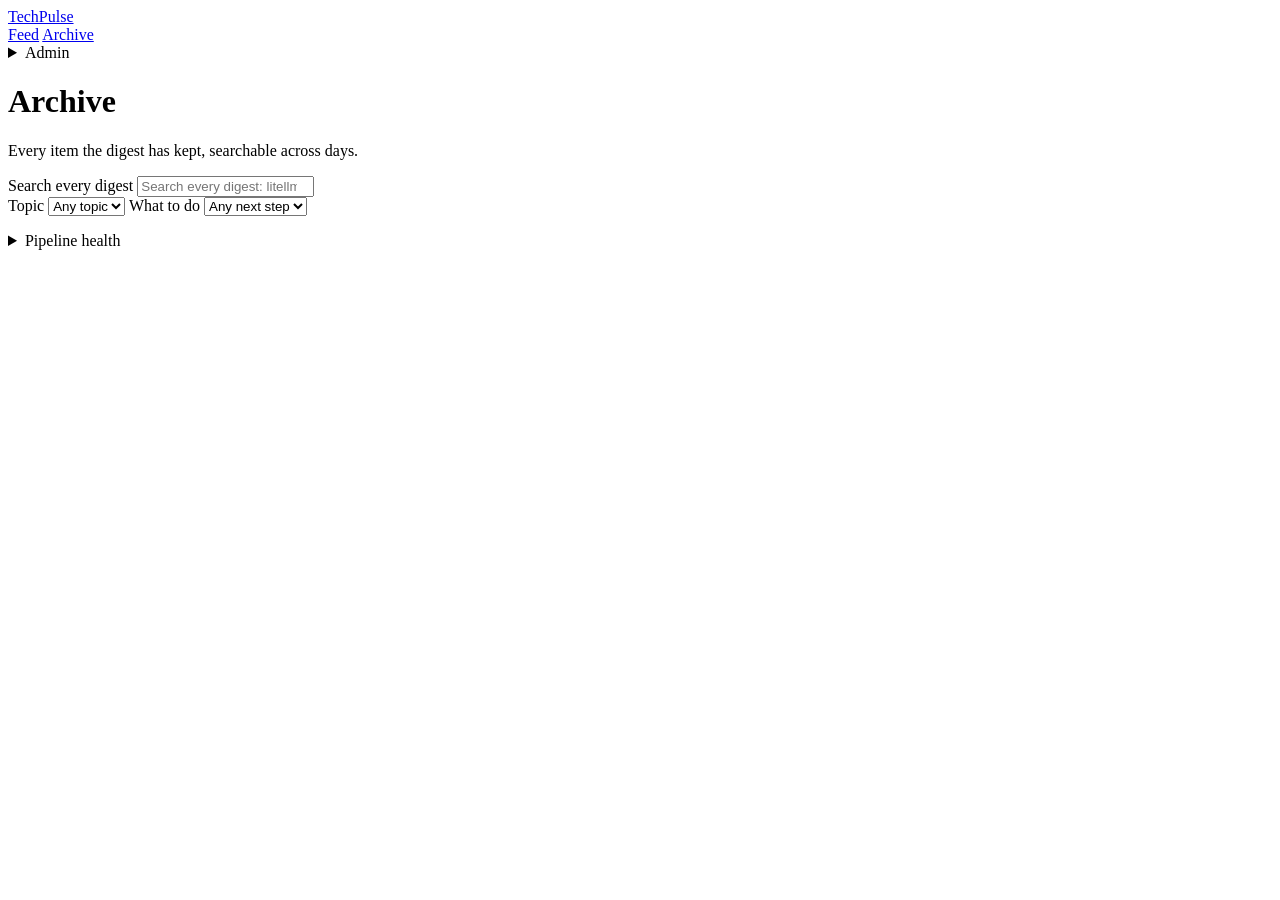
==== commit a9edcceb: "Make the feed useful to a team: shared triage, To do queue, archive search, standup brief The feed w" ====
--- a/web/curated_digests.html
+++ b/web/curated_digests.html
@@ -3,8 +3,8 @@
 <head>
   <meta charset="UTF-8">
   <meta name="viewport" content="width=device-width, initial-scale=1.0">
-  <title>TechPulse digest archive and statistics</title>
-  <meta name="description" content="Every daily digest TechPulse has produced, with how many items were harvested, how many were kept, and where they came from.">
+  <title>TechPulse archive, search every digest</title>
+  <meta name="description" content="Search every item TechPulse has kept, by word, topic or next step, and see what your team did about it.">
   <link rel="preconnect" href="https://fonts.googleapis.com">
   <link rel="preconnect" href="https://fonts.gstatic.com" crossorigin>
   <link href="https://fonts.googleapis.com/css2?family=Host+Grotesk:wght@400;500&family=Atkinson+Hyperlegible+Mono:wght@400;500&display=swap" rel="stylesheet">
@@ -21,18 +21,23 @@
       </a>
 
       <nav class="nav-tabs" aria-label="Main">
-        <a href="/" class="nav-tab">Live feed</a>
-        <a href="/curated-digests" class="nav-tab" aria-current="page">Digests</a>
+        <a href="/" class="nav-tab">Feed</a>
+        <a href="/curated-digests" class="nav-tab" aria-current="page">Archive</a>
       </nav>
 
       <div class="bar-actions">
-        <div class="quota-pill" id="quota-pill" title="Hourly harvest budget">
-          <span class="quota-indicator-dot" id="quota-dot" aria-hidden="true"></span>
-          <span class="quota-text" id="quota-text">Quota ready</span>
-        </div>
-        <button type="button" class="btn btn-primary" id="btn-harvest" title="Run a harvest now">
-          <span>Run harvest</span>
-        </button>
+        <details class="admin-menu" id="admin-menu">
+          <summary class="btn" title="Harvest controls">Admin</summary>
+          <div class="admin-panel">
+            <div class="quota-pill" id="quota-pill" title="Hourly harvest budget">
+              <span class="quota-indicator-dot" id="quota-dot" aria-hidden="true"></span>
+              <span class="quota-text" id="quota-text">Quota ready</span>
+            </div>
+            <button type="button" class="btn btn-primary" id="btn-harvest" title="Collect and rank new items now">
+              <span>Run harvest</span>
+            </button>
+          </div>
+        </details>
       </div>
     </div>
   </header>
@@ -41,36 +46,59 @@
 
     <div class="page-head">
       <div>
-        <h1>Digest archive</h1>
-        <p id="page-sub">Loading the archive.</p>
+        <h1>Archive</h1>
+        <p id="page-sub">Every item the digest has kept, searchable across days.</p>
       </div>
     </div>
 
-    <section class="readings" id="readings" aria-label="Archive readings">
-      <div class="skeleton-row" style="grid-column: 1 / -1;"></div>
-    </section>
+    <form class="search-bar" id="search-form" role="search" aria-label="Search the archive">
+      <div class="search-wrapper">
+        <label class="visually-hidden" for="q">Search every digest</label>
+        <input type="search" id="q" name="q" class="field search-input" placeholder="Search every digest: litellm, rust, postgres" autocomplete="off" spellcheck="false">
+      </div>
+      <label class="visually-hidden" for="topic">Topic</label>
+      <select id="topic" class="field"><option value="">Any topic</option></select>
+      <label class="visually-hidden" for="step">What to do</label>
+      <select id="step" class="field">
+        <option value="">Any next step</option>
+        <option value="Patch">Patch</option>
+        <option value="Try">Try</option>
+        <option value="Evaluate">Evaluate</option>
+        <option value="Read">Read</option>
+        <option value="Watch">Watch</option>
+      </select>
+    </form>
 
-    <section id="history-region" aria-label="Digest history"></section>
+    <p class="result-meta" id="result-meta" role="status"></p>
+    <div id="results" class="cards-grid-view" aria-live="polite"></div>
 
-    <div class="split">
-      <section id="sources-region" aria-label="Items by source"></section>
-      <section id="top-region" aria-label="Top of the latest digest"></section>
-    </div>
+    <details class="health" id="health">
+      <summary>Pipeline health</summary>
+      <section class="readings" id="readings" aria-label="Archive readings">
+        <div class="skeleton-row" style="grid-column: 1 / -1;"></div>
+      </section>
+      <section id="history-region" aria-label="Digest history"></section>
+      <section id="runs-region" aria-label="Recent runs"></section>
+      <div class="split">
+        <section id="sources-region" aria-label="Items by source"></section>
+        <section id="top-region" aria-label="Top of the latest digest"></section>
+      </div>
+    </details>
 
     <p class="wake-note" id="wake-note" hidden>The server is waking from idle. The first load can take about 30 seconds.</p>
   </main>
 
   <dialog id="key-dialog" aria-labelledby="key-title">
     <form method="dialog">
-      <h2 id="key-title">Harvest key</h2>
-      <p class="muted">This server only lets key holders run a harvest.</p>
+      <h2 id="key-title">Access key</h2>
+      <p class="muted">This server only lets key holders rate items and run a harvest.</p>
       <label>
         API key
         <input type="password" name="key" class="field" autocomplete="off" required>
       </label>
       <div class="row">
         <button type="submit" class="btn" value="cancel" formnovalidate>Cancel</button>
-        <button type="submit" class="btn btn-primary" value="ok">Run harvest</button>
+        <button type="submit" class="btn btn-primary" value="ok">Continue</button>
       </div>
     </form>
   </dialog>
@@ -78,6 +106,7 @@
   <div class="toast-container" id="toast-container" role="status" aria-live="polite"></div>
 
   <script src="/static/shell.js"></script>
+  <script src="/static/triage.js"></script>
   <script src="/static/digests.js"></script>
 </body>
 </html>
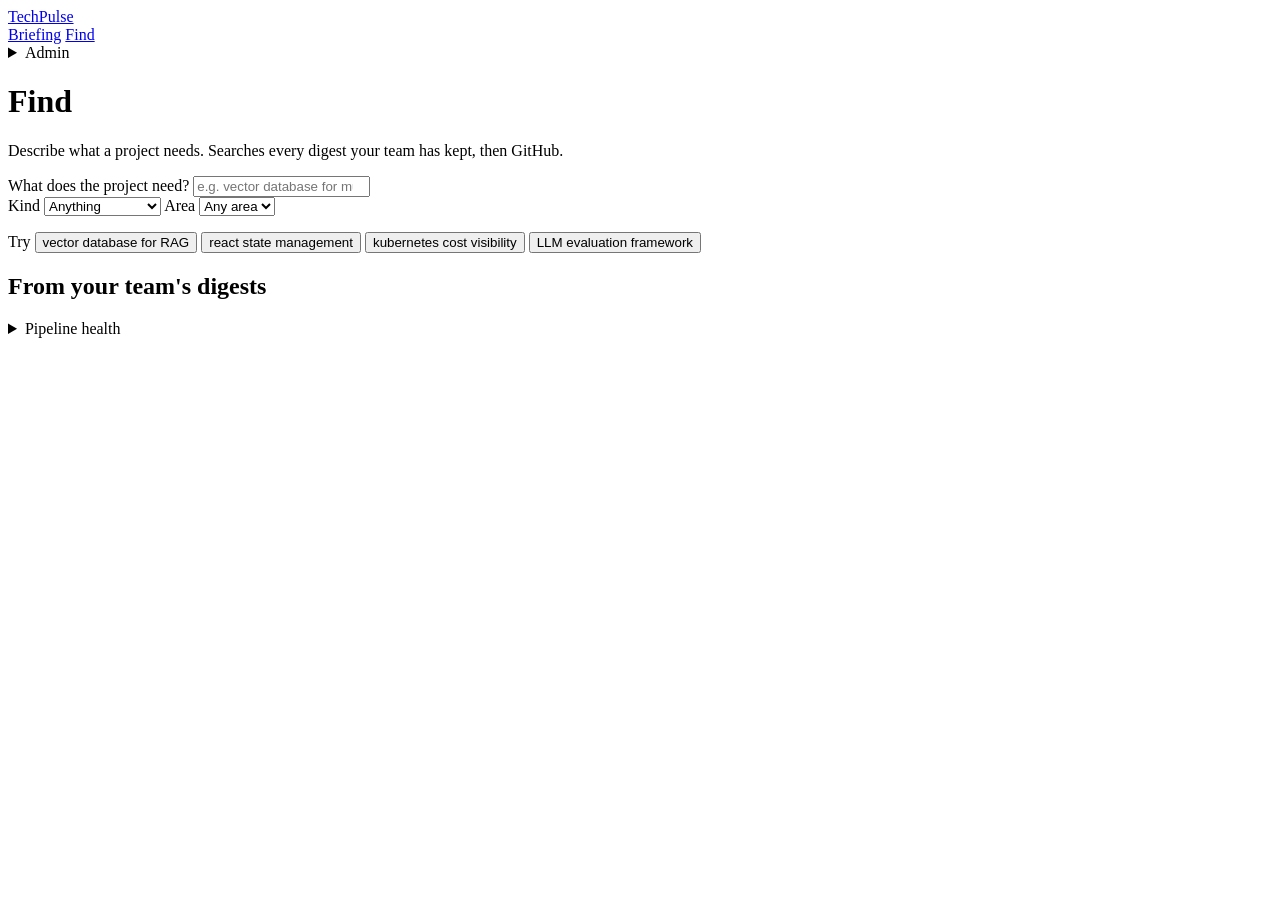
==== commit aa367cb4: "Organise by area and add Find, for a team spanning backend, frontend, cloud and AI The stack-radar f" ====
--- a/web/curated_digests.html
+++ b/web/curated_digests.html
@@ -3,8 +3,8 @@
 <head>
   <meta charset="UTF-8">
   <meta name="viewport" content="width=device-width, initial-scale=1.0">
-  <title>TechPulse archive, search every digest</title>
-  <meta name="description" content="Search every item TechPulse has kept, by word, topic or next step, and see what your team did about it.">
+  <title>TechPulse Find, a solution for your use case</title>
+  <meta name="description" content="Describe a use case and find frameworks, tools, papers and articles your team has seen, plus live GitHub results.">
   <link rel="preconnect" href="https://fonts.googleapis.com">
   <link rel="preconnect" href="https://fonts.gstatic.com" crossorigin>
   <link href="https://fonts.googleapis.com/css2?family=Host+Grotesk:wght@400;500&family=Atkinson+Hyperlegible+Mono:wght@400;500&display=swap" rel="stylesheet">
@@ -21,8 +21,8 @@
       </a>
 
       <nav class="nav-tabs" aria-label="Main">
-        <a href="/" class="nav-tab">Feed</a>
-        <a href="/curated-digests" class="nav-tab" aria-current="page">Archive</a>
+        <a href="/" class="nav-tab">Briefing</a>
+        <a href="/find" class="nav-tab" aria-current="page">Find</a>
       </nav>
 
       <div class="bar-actions">
@@ -45,32 +45,45 @@
   <main class="app-wrapper container" id="archive" aria-busy="true">
 
     <div class="page-head">
-      <div>
-        <h1>Archive</h1>
-        <p id="page-sub">Every item the digest has kept, searchable across days.</p>
-      </div>
+      <h1>Find</h1>
+      <p>Describe what a project needs. Searches every digest your team has kept, then GitHub.</p>
     </div>
 
-    <form class="search-bar" id="search-form" role="search" aria-label="Search the archive">
+    <form class="search-bar" id="search-form" role="search" aria-label="Find a solution">
       <div class="search-wrapper">
-        <label class="visually-hidden" for="q">Search every digest</label>
-        <input type="search" id="q" name="q" class="field search-input" placeholder="Search every digest: litellm, rust, postgres" autocomplete="off" spellcheck="false">
+        <label class="visually-hidden" for="q">What does the project need?</label>
+        <input type="search" id="q" name="q" class="field search-input" placeholder="e.g. vector database for multi-tenant RAG" autocomplete="off" spellcheck="false">
       </div>
-      <label class="visually-hidden" for="topic">Topic</label>
-      <select id="topic" class="field"><option value="">Any topic</option></select>
-      <label class="visually-hidden" for="step">What to do</label>
-      <select id="step" class="field">
-        <option value="">Any next step</option>
-        <option value="Patch">Patch</option>
-        <option value="Try">Try</option>
-        <option value="Evaluate">Evaluate</option>
-        <option value="Read">Read</option>
-        <option value="Watch">Watch</option>
+      <label class="visually-hidden" for="kind">Kind</label>
+      <select id="kind" class="field">
+        <option value="">Anything</option>
+        <option value="tool">Tools and repos</option>
+        <option value="paper">Papers</option>
+        <option value="article">Articles</option>
+        <option value="advisory">Advisories</option>
       </select>
+      <label class="visually-hidden" for="area">Area</label>
+      <select id="area" class="field"><option value="">Any area</option></select>
     </form>
+    <p class="examples" id="examples" aria-label="Examples">
+      <span class="rail-label">Try</span>
+      <button type="button" class="area-chip" data-example="vector database for RAG">vector database for RAG</button>
+      <button type="button" class="area-chip" data-example="react state management">react state management</button>
+      <button type="button" class="area-chip" data-example="kubernetes cost visibility">kubernetes cost visibility</button>
+      <button type="button" class="area-chip" data-example="LLM evaluation framework">LLM evaluation framework</button>
+    </p>
 
-    <p class="result-meta" id="result-meta" role="status"></p>
-    <div id="results" class="cards-grid-view" aria-live="polite"></div>
+    <section aria-labelledby="h-digests">
+      <h2 class="find-heading" id="h-digests">From your team's digests</h2>
+      <p class="result-meta" id="result-meta" role="status"></p>
+      <div id="results" aria-live="polite"></div>
+    </section>
+
+    <section aria-labelledby="h-github" id="github-section" hidden>
+      <h2 class="find-heading" id="h-github">On GitHub right now</h2>
+      <p class="result-meta">Maintained repositories (pushed in the last year, 20+ stars), best match first. Check the licence and the code before you rely on one.</p>
+      <div id="github-results" aria-live="polite"></div>
+    </section>
 
     <details class="health" id="health">
       <summary>Pipeline health</summary>
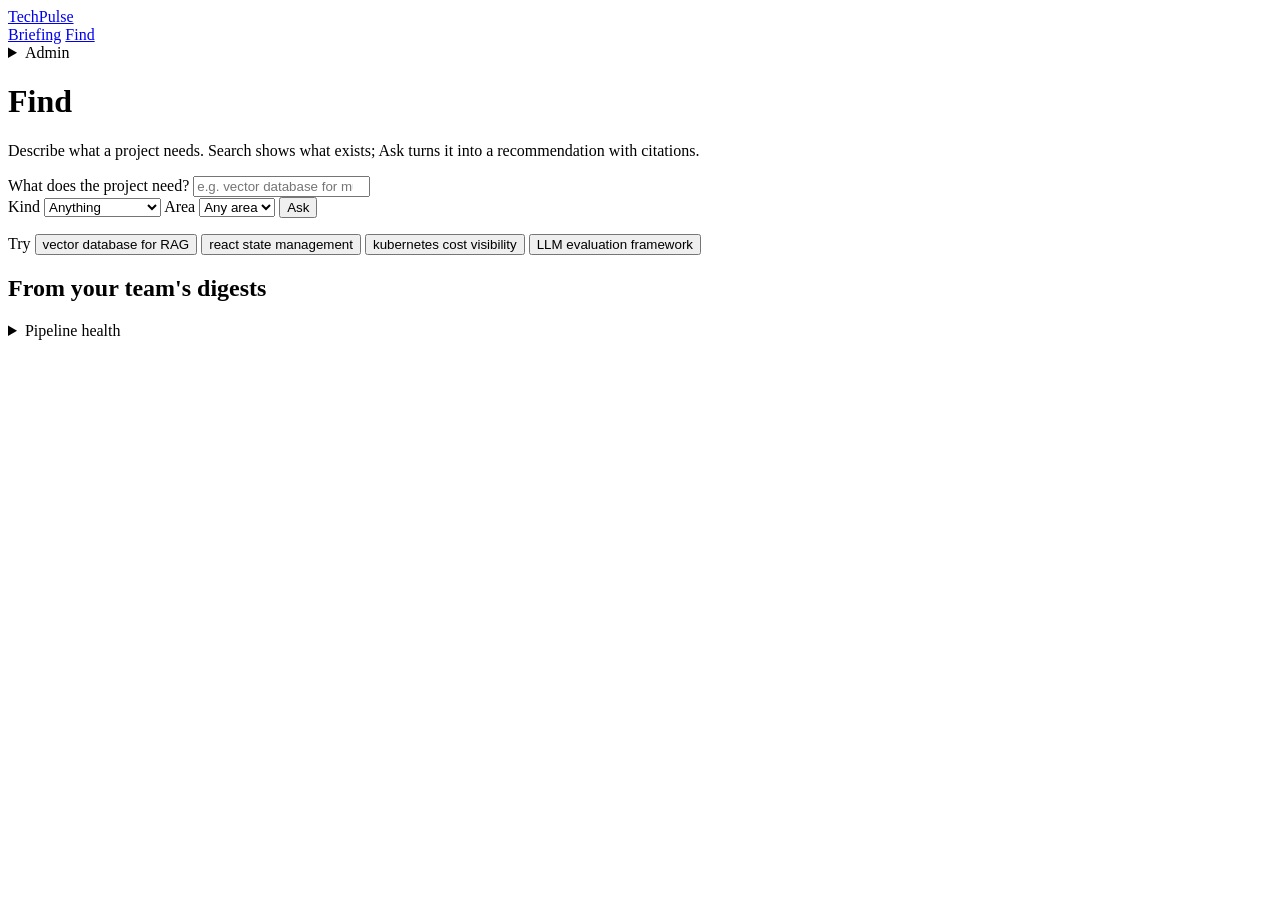
==== commit e7cc67e6: "Add Ask to Find and an official-feeds collector Ask: answers a use-case question from retrieved sour" ====
--- a/web/curated_digests.html
+++ b/web/curated_digests.html
@@ -46,7 +46,7 @@
 
     <div class="page-head">
       <h1>Find</h1>
-      <p>Describe what a project needs. Searches every digest your team has kept, then GitHub.</p>
+      <p>Describe what a project needs. Search shows what exists; Ask turns it into a recommendation with citations.</p>
     </div>
 
     <form class="search-bar" id="search-form" role="search" aria-label="Find a solution">
@@ -64,6 +64,7 @@
       </select>
       <label class="visually-hidden" for="area">Area</label>
       <select id="area" class="field"><option value="">Any area</option></select>
+      <button type="button" class="btn btn-primary" id="btn-ask" title="Answer this from the digests and GitHub, with citations">Ask</button>
     </form>
     <p class="examples" id="examples" aria-label="Examples">
       <span class="rail-label">Try</span>
@@ -72,6 +73,8 @@
       <button type="button" class="area-chip" data-example="kubernetes cost visibility">kubernetes cost visibility</button>
       <button type="button" class="area-chip" data-example="LLM evaluation framework">LLM evaluation framework</button>
     </p>
+
+    <section id="ask-panel" class="ask-panel" aria-live="polite" aria-label="Answer" hidden></section>
 
     <section aria-labelledby="h-digests">
       <h2 class="find-heading" id="h-digests">From your team's digests</h2>
